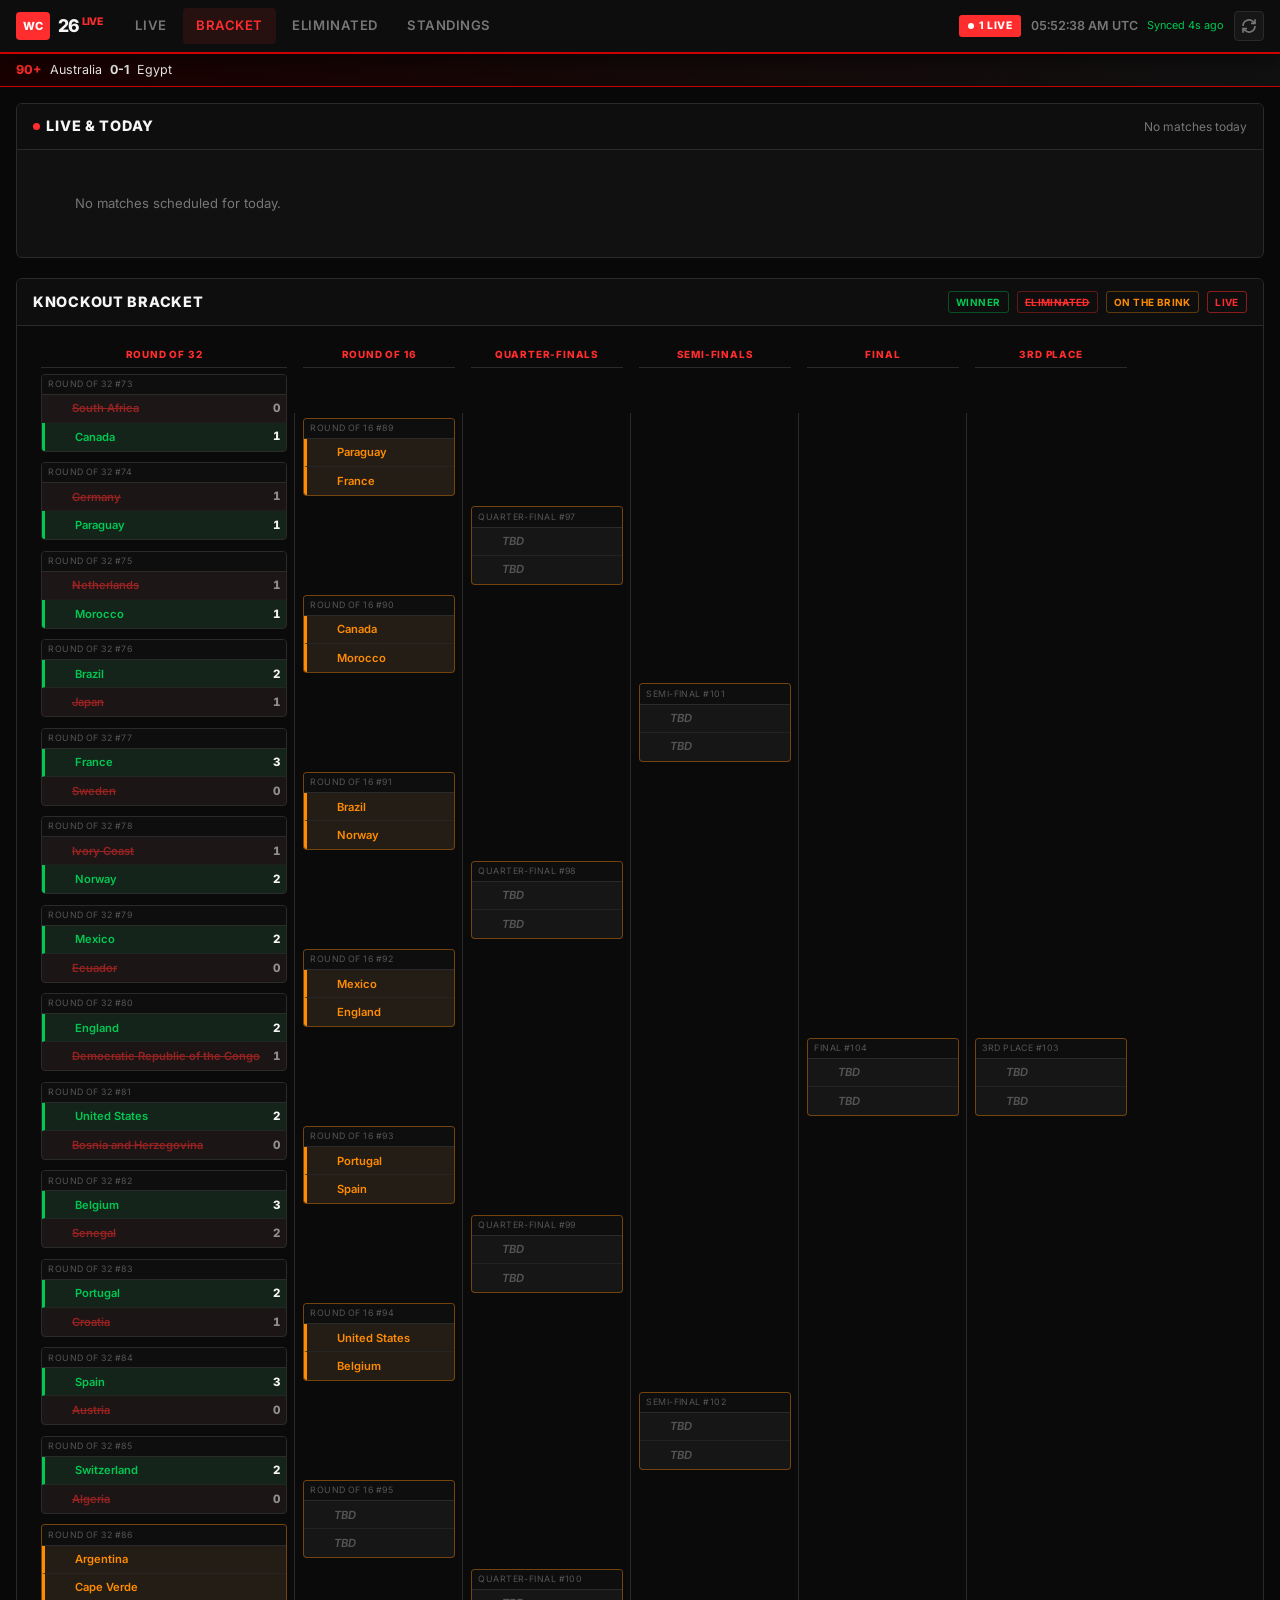
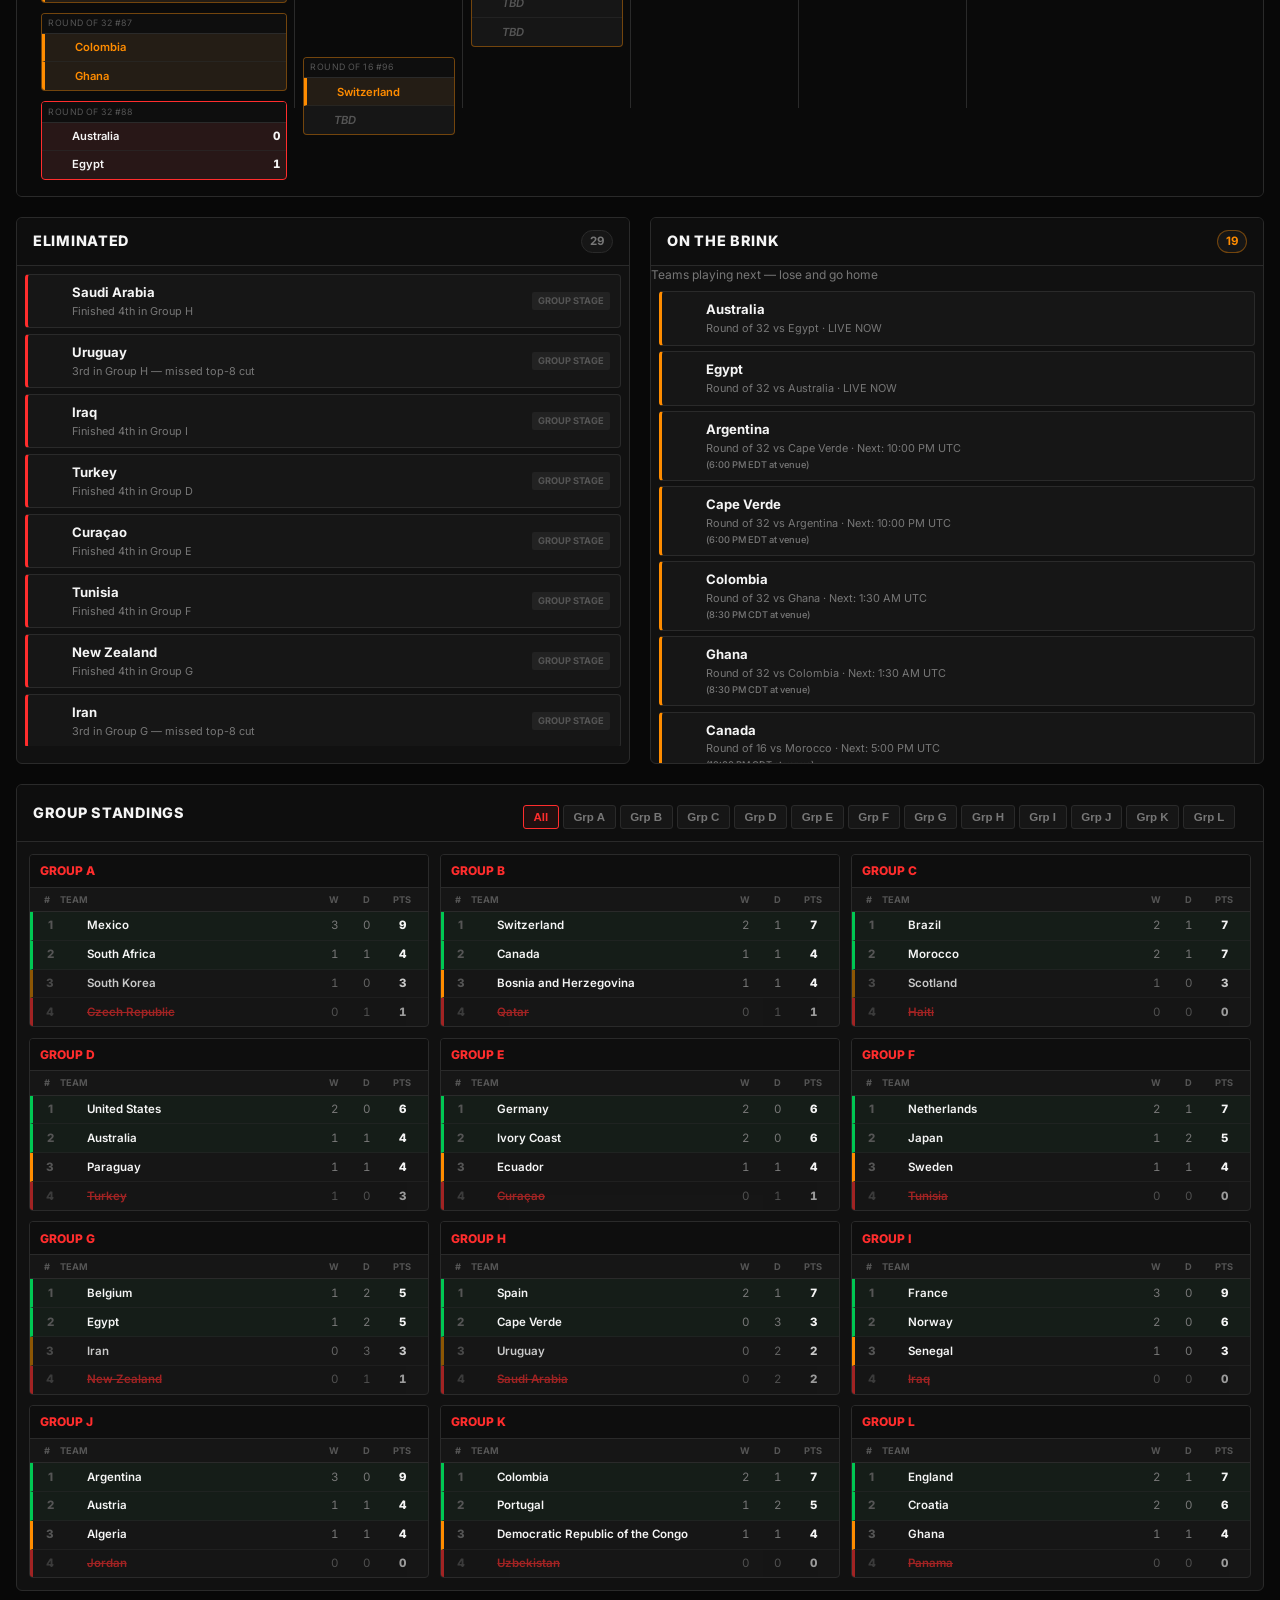
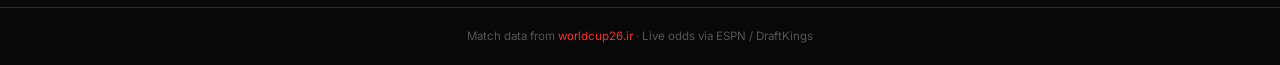
==== docs/index.html @ 141bc4b1 "Add live betting odds from ESPN/DraftKings Parse moneyline, spread, and totals from ESPN scoreboard " ====
<!DOCTYPE html>
<html lang="en">
<head>
  <meta charset="UTF-8">
  <meta name="viewport" content="width=device-width, initial-scale=1.0">
  <meta name="description" content="FIFA World Cup 2026 live scores, bracket, and elimination tracker.">
  <title>WC26 Live | World Cup 2026</title>
  <link rel="preconnect" href="https://fonts.googleapis.com">
  <link rel="preconnect" href="https://fonts.gstatic.com" crossorigin>
  <link href="https://fonts.googleapis.com/css2?family=Inter:wght@400;500;600;700;800&amp;display=swap" rel="stylesheet">
  <link rel="stylesheet" href="styles.css">
</head>
<body>
  <header class="topbar">
    <div class="topbar-inner">
      <a href="#" class="logo">
        <span class="logo-icon">WC</span>
        <span class="logo-text">26<span class="logo-live">LIVE</span></span>
      </a>
      <nav class="topnav" aria-label="Main">
        <a href="#live" class="topnav-link active" data-section="live">Live</a>
        <a href="#bracket" class="topnav-link" data-section="bracket">Bracket</a>
        <a href="#eliminated" class="topnav-link" data-section="eliminated">Eliminated</a>
        <a href="#standings" class="topnav-link" data-section="standings">Standings</a>
      </nav>
      <div class="topbar-right">
        <span class="live-pill" id="live-indicator" hidden>
          <span class="pulse"></span>
          <span id="live-count-label">0 LIVE</span>
        </span>
        <span class="top-clock" id="live-clock">--:--:--</span>
        <span class="sync-tag" id="sync-status">Syncing</span>
        <button class="icon-btn" id="refresh-btn" title="Refresh" aria-label="Refresh">
          <svg width="16" height="16" viewBox="0 0 24 24" fill="none" stroke="currentColor" stroke-width="2.5"><path d="M21 2v6h-6"/><path d="M3 12a9 9 0 0 1 15-6.7L21 8"/><path d="M3 22v-6h6"/><path d="M21 12a9 9 0 0 1-15 6.7L3 16"/></svg>
        </button>
      </div>
    </div>
  </header>

  <div class="ticker" id="live-banner" hidden>
    <div class="ticker-inner" id="live-banner-matches"></div>
  </div>

  <main class="page">
    <section class="block" id="live">
      <div class="block-head">
        <h2 class="block-title"><span class="dot-live"></span> Live &amp; Today</h2>
        <p class="block-sub" id="today-meta">Loading...</p>
      </div>
      <div class="card-grid" id="today-timeline">
        <div class="loading" id="today-loading"><div class="spinner"></div><p>Loading matches...</p></div>
      </div>
    </section>

    <section class="block" id="bracket">
      <div class="block-head">
        <h2 class="block-title">Knockout Bracket</h2>
        <div class="legend-row">
          <span class="leg winner-leg">Winner</span>
          <span class="leg elim-leg">Eliminated</span>
          <span class="leg risk-leg">On the brink</span>
          <span class="leg live-leg">Live</span>
        </div>
      </div>
      <div class="bracket-wrap">
        <div class="bracket" id="bracket-board">
          <div class="loading"><div class="spinner"></div></div>
        </div>
      </div>
    </section>

    <div class="split-row">
      <section class="block block-half" id="eliminated">
        <div class="block-head">
          <h2 class="block-title">Eliminated</h2>
          <span class="count-badge" id="elim-count">0</span>
        </div>
        <div class="elim-list" id="elim-list"></div>
      </section>

      <section class="block block-half" id="at-risk">
        <div class="block-head">
          <h2 class="block-title">On the Brink</h2>
          <span class="count-badge risk" id="risk-count">0</span>
        </div>
        <p class="block-sub">Teams playing next — lose and go home</p>
        <div class="risk-list" id="risk-list"></div>
      </section>
    </div>

    <section class="block" id="standings">
      <div class="block-head">
        <h2 class="block-title">Group Standings</h2>
        <div class="group-tabs" id="group-tabs" role="tablist"></div>
      </div>
      <div id="standings-layout">
        <div class="loading" id="standings-loading"><div class="spinner"></div></div>
      </div>
    </section>
  </main>

  <footer class="foot">
    <p>Match data from <a href="https://worldcup26.ir" target="_blank" rel="noopener">worldcup26.ir</a> · Live odds via ESPN / DraftKings</p>
  </footer>

  <script src="app.js"></script>
</body>
</html>
---- docs/styles.css ----
*, *::before, *::after { box-sizing: border-box; margin: 0; padding: 0; }

:root {
  --bg: #080808;
  --surface: #111111;
  --card: #161616;
  --card2: #1a1a1a;
  --hover: #222222;
  --border: #2a2a2a;
  --border2: #333333;
  --text: #f5f5f5;
  --muted: #777777;
  --dim: #555555;
  --red: #ff2d2d;
  --red-dark: #cc0000;
  --red-glow: rgba(255, 45, 45, 0.35);
  --orange: #ff8c00;
  --green: #00c853;
  --font: 'Inter', system-ui, sans-serif;
  --top-h: 52px;
}

html { scroll-behavior: smooth; scroll-padding-top: calc(var(--top-h) + 12px); }

body {
  font-family: var(--font);
  background: var(--bg);
  color: var(--text);
  min-height: 100vh;
  line-height: 1.45;
  font-size: 14px;
}

a { color: var(--red); text-decoration: none; }
a:hover { text-decoration: underline; }

/* ── Top bar (StreamEast style) ── */
.topbar {
  position: sticky;
  top: 0;
  z-index: 300;
  background: #0d0d0d;
  border-bottom: 2px solid var(--red-dark);
  box-shadow: 0 4px 24px rgba(0,0,0,0.6);
}

.topbar-inner {
  max-width: 1440px;
  margin: 0 auto;
  padding: 0 1rem;
  height: var(--top-h);
  display: flex;
  align-items: center;
  gap: 1.25rem;
}

.logo {
  display: flex;
  align-items: center;
  gap: 0.5rem;
  text-decoration: none;
  flex-shrink: 0;
}

.logo-icon {
  background: var(--red);
  color: #fff;
  font-weight: 800;
  font-size: 0.7rem;
  padding: 0.35rem 0.45rem;
  border-radius: 4px;
  letter-spacing: -0.03em;
}

.logo-text {
  font-weight: 800;
  font-size: 1.1rem;
  color: var(--text);
  letter-spacing: -0.04em;
}

.logo-live {
  color: var(--red);
  font-size: 0.65rem;
  margin-left: 0.15rem;
  vertical-align: super;
}

.topnav {
  display: flex;
  gap: 0.15rem;
  flex: 1;
  overflow-x: auto;
}

.topnav-link {
  color: var(--muted);
  font-weight: 600;
  font-size: 0.82rem;
  text-transform: uppercase;
  letter-spacing: 0.04em;
  padding: 0.5rem 0.85rem;
  border-radius: 4px;
  text-decoration: none;
  white-space: nowrap;
  transition: color 0.15s, background 0.15s;
}

.topnav-link:hover { color: var(--text); background: var(--hover); }
.topnav-link.active { color: var(--red); background: rgba(255,45,45,0.1); }

.topbar-right {
  display: flex;
  align-items: center;
  gap: 0.6rem;
  flex-shrink: 0;
}

.live-pill {
  display: flex;
  align-items: center;
  gap: 0.3rem;
  background: var(--red);
  color: #fff;
  font-size: 0.65rem;
  font-weight: 800;
  padding: 0.2rem 0.55rem;
  border-radius: 3px;
  letter-spacing: 0.06em;
  animation: liveGlow 2s ease-in-out infinite;
}

@keyframes liveGlow {
  0%, 100% { box-shadow: 0 0 0 0 var(--red-glow); }
  50% { box-shadow: 0 0 12px 2px var(--red-glow); }
}

.pulse {
  width: 6px; height: 6px;
  background: #fff;
  border-radius: 50%;
  animation: pulse 1s infinite;
}

@keyframes pulse {
  0%, 100% { opacity: 1; }
  50% { opacity: 0.4; }
}

.top-clock {
  font-size: 0.78rem;
  font-weight: 600;
  font-variant-numeric: tabular-nums;
  color: var(--muted);
}

.sync-tag { font-size: 0.68rem; color: var(--dim); }
.sync-tag.fresh { color: var(--green); }
.sync-tag.error { color: var(--red); }

.icon-btn {
  background: var(--card);
  border: 1px solid var(--border);
  color: var(--muted);
  width: 30px; height: 30px;
  border-radius: 4px;
  cursor: pointer;
  display: flex;
  align-items: center;
  justify-content: center;
}
.icon-btn:hover { color: var(--red); border-color: var(--red); }
.icon-btn.spinning svg { animation: spin 0.7s linear infinite; }
@keyframes spin { to { transform: rotate(360deg); } }

/* ── Ticker ── */
.ticker {
  background: linear-gradient(90deg, #1a0000, #111);
  border-bottom: 1px solid var(--red-dark);
  overflow-x: auto;
}

.ticker-inner {
  max-width: 1440px;
  margin: 0 auto;
  padding: 0.45rem 1rem;
  display: flex;
  gap: 1.5rem;
  white-space: nowrap;
  font-size: 0.78rem;
}

.ticker-item { display: flex; align-items: center; gap: 0.5rem; }
.ticker-item .min { color: var(--red); font-weight: 800; }
.ticker-item .sc { font-weight: 700; }

/* ── Page layout ── */
.page {
  max-width: 1440px;
  margin: 0 auto;
  padding: 1rem;
  display: flex;
  flex-direction: column;
  gap: 1.25rem;
}

.block {
  background: var(--surface);
  border: 1px solid var(--border);
  border-radius: 6px;
  overflow: hidden;
}

.block-head {
  padding: 0.75rem 1rem;
  border-bottom: 1px solid var(--border);
  display: flex;
  align-items: center;
  justify-content: space-between;
  flex-wrap: wrap;
  gap: 0.5rem;
  background: #0e0e0e;
}

.block-title {
  font-size: 0.9rem;
  font-weight: 800;
  text-transform: uppercase;
  letter-spacing: 0.05em;
  display: flex;
  align-items: center;
  gap: 0.4rem;
}

.dot-live {
  width: 7px; height: 7px;
  background: var(--red);
  border-radius: 50%;
  animation: pulse 1s infinite;
}

.block-sub { font-size: 0.75rem; color: var(--muted); }

.split-row {
  display: grid;
  grid-template-columns: 1fr 1fr;
  gap: 1.25rem;
}

.count-badge {
  background: var(--card);
  border: 1px solid var(--border);
  font-size: 0.72rem;
  font-weight: 700;
  padding: 0.15rem 0.5rem;
  border-radius: 99px;
  color: var(--muted);
}
.count-badge.risk { border-color: rgba(255,140,0,0.4); color: var(--orange); }

.legend-row { display: flex; gap: 0.5rem; flex-wrap: wrap; }
.leg {
  font-size: 0.62rem;
  font-weight: 700;
  text-transform: uppercase;
  letter-spacing: 0.04em;
  padding: 0.15rem 0.45rem;
  border-radius: 3px;
  border: 1px solid;
}
.winner-leg { color: var(--green); border-color: rgba(0,200,83,0.35); }
.elim-leg { color: var(--red); border-color: rgba(255,45,45,0.35); text-decoration: line-through; }
.risk-leg { color: var(--orange); border-color: rgba(255,140,0,0.35); }
.live-leg { color: var(--red); border-color: rgba(255,45,45,0.5); }

/* ── StreamEast match cards ── */
.card-grid {
  display: grid;
  grid-template-columns: repeat(auto-fill, minmax(280px, 1fr));
  gap: 0.65rem;
  padding: 0.75rem;
}

.se-card {
  background: var(--card);
  border: 1px solid var(--border);
  border-radius: 5px;
  overflow: hidden;
  transition: border-color 0.15s, transform 0.1s;
}

.se-card:hover { border-color: var(--border2); transform: translateY(-1px); }
.se-card.live { border-color: var(--red); box-shadow: 0 0 16px rgba(255,45,45,0.15); }
.se-card.live .se-card-bar { background: var(--red); }

.se-card-bar { height: 3px; background: var(--border2); }
.se-card.upcoming .se-card-bar { background: var(--orange); }
.se-card.finished .se-card-bar { background: var(--dim); }

.se-card-top {
  display: flex;
  align-items: center;
  gap: 0.5rem;
  padding: 0.45rem 0.65rem 0;
  font-size: 0.68rem;
}

.se-league {
  color: var(--muted);
  font-weight: 600;
  text-transform: uppercase;
  letter-spacing: 0.04em;
  flex: 1;
}

.se-live-tag {
  background: var(--red);
  color: #fff;
  font-weight: 800;
  font-size: 0.58rem;
  padding: 0.1rem 0.35rem;
  border-radius: 2px;
  letter-spacing: 0.08em;
}

.se-kick {
  color: var(--dim);
  font-variant-numeric: tabular-nums;
  text-align: right;
  line-height: 1.3;
}

.se-kick-venue {
  display: block;
  font-size: 0.58rem;
  color: var(--muted);
  font-weight: 500;
  margin-top: 0.1rem;
}

.se-body {
  display: grid;
  grid-template-columns: 1fr auto 1fr;
  align-items: center;
  padding: 0.65rem;
  gap: 0.35rem;
}

.se-side {
  display: flex;
  flex-direction: column;
  align-items: center;
  gap: 0.3rem;
  text-align: center;
}

.se-side img, .se-side .ph-flag {
  width: 36px; height: 26px;
  object-fit: cover;
  border-radius: 3px;
  background: var(--hover);
}

.ph-flag { display: block; }

.se-team {
  font-weight: 600;
  font-size: 0.8rem;
  line-height: 1.2;
  max-width: 110px;
}

.se-score {
  font-size: 1.5rem;
  font-weight: 800;
  font-variant-numeric: tabular-nums;
  color: var(--text);
  min-height: 1.5rem;
}

.se-mid {
  display: flex;
  flex-direction: column;
  align-items: center;
  gap: 0.15rem;
}

.se-vs {
  font-size: 0.7rem;
  font-weight: 700;
  color: var(--dim);
}

.se-pens {
  font-size: 0.58rem;
  color: var(--muted);
  text-align: center;
}

.se-foot {
  padding: 0.35rem 0.65rem 0.5rem;
  font-size: 0.68rem;
  font-weight: 600;
  color: var(--muted);
  border-top: 1px solid var(--border);
  text-align: center;
  font-variant-numeric: tabular-nums;
}

.se-foot.live-text { color: var(--red); }

.se-ft-tag {
  background: var(--dim);
  color: #fff;
  font-weight: 800;
  font-size: 0.58rem;
  padding: 0.1rem 0.35rem;
  border-radius: 2px;
  letter-spacing: 0.08em;
}

.se-card.live .se-score {
  color: var(--red);
  text-shadow: 0 0 12px var(--red-glow);
}

.se-tracker {
  padding: 0.5rem 0.65rem 0;
}

.se-track-top {
  display: flex;
  align-items: center;
  justify-content: space-between;
  margin-bottom: 0.35rem;
}

.se-period {
  font-size: 0.62rem;
  font-weight: 700;
  text-transform: uppercase;
  letter-spacing: 0.06em;
  color: var(--orange);
}

.se-match-clock {
  font-size: 0.85rem;
  font-weight: 800;
  color: var(--red);
  font-variant-numeric: tabular-nums;
  animation: pulse-text 2s ease-in-out infinite;
}

@keyframes pulse-text {
  0%, 100% { opacity: 1; }
  50% { opacity: 0.7; }
}

.se-progress {
  position: relative;
  height: 4px;
  background: var(--border);
  border-radius: 99px;
  overflow: hidden;
}

.se-progress-fill {
  height: 100%;
  background: linear-gradient(90deg, var(--red-dark), var(--red));
  border-radius: 99px;
  transition: width 1s linear;
}

.se-progress-ht {
  position: absolute;
  left: 50%;
  top: -2px;
  width: 2px;
  height: 8px;
  background: var(--muted);
  transform: translateX(-50%);
  opacity: 0.6;
}

.goal-events {
  border-top: 1px solid var(--border);
  padding: 0.5rem 0.65rem 0.35rem;
}

.goal-event.goal-event-new {
  animation: goal-pop 0.45s ease-out;
}

@keyframes goal-pop {
  from { transform: translateX(-4px); opacity: 0.4; }
  to { transform: translateX(0); opacity: 1; }
}

.goal-events-head {
  display: flex;
  align-items: center;
  justify-content: space-between;
  font-size: 0.62rem;
  font-weight: 700;
  text-transform: uppercase;
  letter-spacing: 0.06em;
  color: var(--muted);
  margin-bottom: 0.4rem;
}

.goal-count {
  background: var(--card2);
  border: 1px solid var(--border);
  padding: 0.05rem 0.35rem;
  border-radius: 99px;
  font-size: 0.58rem;
}

.goal-event {
  display: grid;
  grid-template-columns: 2rem 1fr auto;
  gap: 0.45rem;
  align-items: start;
  padding: 0.35rem 0;
  border-bottom: 1px solid rgba(255, 255, 255, 0.04);
}

.goal-event:last-child { border-bottom: none; }

.ge-min {
  font-size: 0.72rem;
  font-weight: 800;
  color: var(--red);
  font-variant-numeric: tabular-nums;
  padding-top: 0.1rem;
}

.ge-body {
  display: flex;
  flex-direction: column;
  gap: 0.1rem;
  min-width: 0;
}

.ge-scorer {
  font-size: 0.78rem;
  font-weight: 700;
  color: var(--text);
}

.ge-detail {
  font-size: 0.64rem;
  color: var(--muted);
  line-height: 1.35;
}

.ge-detail strong {
  color: var(--orange);
  font-weight: 700;
}

.ge-assist {
  font-size: 0.6rem;
  color: var(--dim);
}

.ge-badge {
  font-size: 0.52rem;
  font-weight: 800;
  letter-spacing: 0.05em;
  padding: 0.12rem 0.3rem;
  border-radius: 2px;
  background: var(--card2);
  border: 1px solid var(--border);
  color: var(--muted);
  margin-top: 0.1rem;
}

.ge-badge.penalty { color: var(--orange); border-color: rgba(255, 140, 0, 0.35); }
.ge-badge.header { color: #7eb8ff; border-color: rgba(126, 184, 255, 0.3); }
.ge-badge.own_goal { color: var(--dim); }

.goal-event.home .ge-scorer { color: #ffb4b4; }
.goal-event.away .ge-scorer { color: #ffd49a; }

.se-card.live .goal-events {
  background: rgba(255, 45, 45, 0.04);
}

/* ── Betting odds ── */
.match-odds {
  border-top: 1px solid var(--border);
  padding: 0.5rem 0.65rem 0.4rem;
  background: rgba(255, 255, 255, 0.02);
}

.match-odds.live-odds {
  background: rgba(0, 200, 83, 0.04);
  border-top-color: rgba(0, 200, 83, 0.2);
}

.odds-head {
  display: flex;
  align-items: center;
  justify-content: space-between;
  margin-bottom: 0.4rem;
  font-size: 0.62rem;
  font-weight: 700;
  text-transform: uppercase;
  letter-spacing: 0.06em;
  color: var(--muted);
}

.odds-provider {
  font-size: 0.58rem;
  font-weight: 600;
  color: var(--dim);
  text-transform: none;
  letter-spacing: 0;
}

.odds-grid {
  display: flex;
  flex-direction: column;
  gap: 0.35rem;
}

.odds-row {
  display: grid;
  grid-template-columns: 4.5rem 1fr;
  gap: 0.4rem;
  align-items: center;
}

.odds-label {
  font-size: 0.6rem;
  font-weight: 700;
  color: var(--dim);
  text-transform: uppercase;
  letter-spacing: 0.04em;
}

.odds-chips {
  display: flex;
  flex-wrap: wrap;
  gap: 0.3rem;
}

.odds-chip {
  font-size: 0.68rem;
  font-weight: 700;
  font-variant-numeric: tabular-nums;
  padding: 0.15rem 0.4rem;
  border-radius: 3px;
  background: var(--card2);
  border: 1px solid var(--border);
  color: var(--text);
}

.odds-chip em {
  font-style: normal;
  font-size: 0.58rem;
  font-weight: 800;
  color: var(--muted);
  margin-right: 0.2rem;
}

.odds-chip.home em { color: #ffb4b4; }
.odds-chip.away em { color: #ffd49a; }
.odds-chip.draw em { color: #9ecfff; }
.odds-chip.over em, .odds-chip.under em { color: var(--orange); }
.odds-chip.empty { opacity: 0.45; }

.odds-summary {
  margin-top: 0.35rem;
  font-size: 0.6rem;
  color: var(--dim);
  font-style: italic;
}

.b-odds {
  padding: 0.25rem 0.5rem 0.35rem;
  font-size: 0.58rem;
  font-weight: 700;
  font-variant-numeric: tabular-nums;
  color: var(--green);
  text-align: center;
  border-top: 1px solid rgba(255, 255, 255, 0.04);
  letter-spacing: 0.02em;
}

/* ── Bracket ── */
.bracket-wrap {
  overflow-x: auto;
  padding: 1rem;
  background: #0a0a0a;
}

.bracket {
  display: flex;
  gap: 0;
  min-width: max-content;
}

.bracket-round {
  display: flex;
  flex-direction: column;
  justify-content: space-around;
  min-width: 168px;
  padding: 0 0.5rem;
  position: relative;
}

.bracket-round:not(:last-child)::after {
  content: '';
  position: absolute;
  right: 0;
  top: 5%;
  bottom: 5%;
  width: 1px;
  background: var(--border);
}

.round-label {
  text-align: center;
  font-size: 0.62rem;
  font-weight: 800;
  text-transform: uppercase;
  letter-spacing: 0.08em;
  color: var(--red);
  padding: 0.35rem 0;
  margin-bottom: 0.35rem;
  border-bottom: 1px solid var(--border);
}

.round-matches {
  display: flex;
  flex-direction: column;
  justify-content: space-around;
  flex: 1;
  gap: 0.65rem;
}

.b-match {
  background: var(--card);
  border: 1px solid var(--border);
  border-radius: 4px;
  overflow: hidden;
  font-size: 0.72rem;
  min-width: 152px;
}

.b-match.live { border-color: var(--red); animation: bracketPulse 2s infinite; }
.b-match.upcoming { border-color: rgba(255,140,0,0.4); }

@keyframes bracketPulse {
  0%, 100% { box-shadow: none; }
  50% { box-shadow: 0 0 10px rgba(255,45,45,0.25); }
}

.b-match-id {
  font-size: 0.55rem;
  color: var(--dim);
  padding: 0.2rem 0.4rem;
  background: #0e0e0e;
  border-bottom: 1px solid var(--border);
  text-transform: uppercase;
  letter-spacing: 0.05em;
}

.b-team {
  display: flex;
  align-items: center;
  gap: 0.35rem;
  padding: 0.3rem 0.4rem;
  border-bottom: 1px solid rgba(42,42,42,0.6);
  min-height: 28px;
}

.b-team:last-child { border-bottom: none; }

.b-team img, .b-team .ph-flag {
  width: 18px; height: 13px;
  object-fit: cover;
  border-radius: 1px;
  flex-shrink: 0;
}

.b-name {
  flex: 1;
  font-weight: 600;
  white-space: nowrap;
  overflow: hidden;
  text-overflow: ellipsis;
  font-size: 0.7rem;
}

.b-score {
  font-weight: 800;
  font-variant-numeric: tabular-nums;
  min-width: 14px;
  text-align: right;
}

.b-team.winner {
  background: rgba(0,200,83,0.08);
  border-left: 3px solid var(--green);
}

.b-team.winner .b-name { color: var(--green); }

.b-team.eliminated {
  background: rgba(255,45,45,0.06);
  opacity: 0.55;
}

.b-team.eliminated .b-name {
  text-decoration: line-through;
  color: var(--red);
}

.b-team.at-risk {
  background: rgba(255,140,0,0.06);
  border-left: 3px solid var(--orange);
}

.b-team.at-risk .b-name { color: var(--orange); }

.b-team.tbd .b-name { color: var(--dim); font-style: italic; }

.b-team.live-team { background: rgba(255,45,45,0.08); }

/* ── Elimination lists ── */
.elim-list, .risk-list {
  padding: 0.5rem;
  max-height: 480px;
  overflow-y: auto;
  display: flex;
  flex-direction: column;
  gap: 0.35rem;
}

.elim-item, .risk-item {
  display: flex;
  align-items: center;
  gap: 0.6rem;
  padding: 0.5rem 0.65rem;
  background: var(--card);
  border: 1px solid var(--border);
  border-radius: 4px;
  border-left: 3px solid var(--red);
}

.risk-item { border-left-color: var(--orange); }

.elim-item img, .risk-item img, .elim-item .ph-flag, .risk-item .ph-flag {
  width: 24px; height: 17px;
  border-radius: 2px;
  object-fit: cover;
  flex-shrink: 0;
}

.elim-info, .risk-info { flex: 1; min-width: 0; }

.elim-name, .risk-name {
  font-weight: 700;
  font-size: 0.82rem;
}

.elim-detail, .risk-detail {
  font-size: 0.68rem;
  color: var(--muted);
  margin-top: 0.1rem;
}

.elim-by {
  font-size: 0.68rem;
  color: var(--red);
  font-weight: 600;
}

.elim-by img {
  width: 14px; height: 10px;
  vertical-align: middle;
  margin-right: 0.2rem;
}

.elim-score {
  font-weight: 800;
  font-size: 0.85rem;
  font-variant-numeric: tabular-nums;
  color: var(--muted);
  flex-shrink: 0;
}

.elim-round {
  font-size: 0.58rem;
  font-weight: 700;
  text-transform: uppercase;
  color: var(--dim);
  background: var(--hover);
  padding: 0.15rem 0.35rem;
  border-radius: 2px;
  flex-shrink: 0;
}

.error-msg { color: #ffb4b4; }
.retry-btn {
  margin-left: 0.5rem;
  padding: 0.25rem 0.65rem;
  border: 1px solid var(--border2);
  border-radius: 6px;
  background: var(--card2);
  color: var(--text);
  cursor: pointer;
  font: inherit;
}
.retry-btn:hover { background: var(--hover); }

.empty-msg {
  padding: 2rem 1rem;
  text-align: center;
  color: var(--muted);
  font-size: 0.82rem;
}

/* ── Standings (compact) ── */
.group-tabs {
  display: flex;
  flex-wrap: wrap;
  gap: 0.25rem;
  padding: 0.5rem 0.75rem 0;
}

.group-tab {
  font-size: 0.72rem;
  font-weight: 700;
  padding: 0.3rem 0.6rem;
  border-radius: 3px;
  border: 1px solid var(--border);
  background: var(--card);
  color: var(--muted);
  cursor: pointer;
}
.group-tab:hover { color: var(--text); }
.group-tab.active { color: var(--red); border-color: var(--red); background: rgba(255,45,45,0.08); }

.standings-grid {
  display: grid;
  grid-template-columns: repeat(auto-fill, minmax(300px, 1fr));
  gap: 0.65rem;
  padding: 0.75rem;
}

.standings-grid.single { grid-template-columns: 1fr; max-width: 520px; }

.grp-card {
  background: var(--card);
  border: 1px solid var(--border);
  border-radius: 4px;
  overflow: hidden;
}

.grp-head {
  padding: 0.45rem 0.65rem;
  background: #0e0e0e;
  border-bottom: 1px solid var(--border);
  font-size: 0.75rem;
  font-weight: 800;
  text-transform: uppercase;
  color: var(--red);
}

.grp-row {
  display: grid;
  grid-template-columns: 18px 1fr 28px 28px 36px;
  align-items: center;
  gap: 0.25rem;
  padding: 0.35rem 0.5rem;
  font-size: 0.72rem;
  border-bottom: 1px solid rgba(42,42,42,0.5);
  border-left: 3px solid transparent;
}

.grp-row:last-child { border-bottom: none; }
.grp-row.zone-r32 { border-left-color: var(--green); background: rgba(0,200,83,0.04); }
.grp-row.zone-third-in { border-left-color: var(--orange); }
.grp-row.zone-third-out { border-left-color: #aa6600; opacity: 0.8; }
.grp-row.zone-elim { border-left-color: var(--red); opacity: 0.6; }
.grp-row.zone-elim .grp-name { text-decoration: line-through; color: var(--red); }

.grp-rank { font-weight: 800; color: var(--dim); text-align: center; }

.grp-team {
  display: flex;
  align-items: center;
  gap: 0.35rem;
  min-width: 0;
}

.grp-team img, .grp-team .ph-flag {
  width: 18px; height: 13px;
  border-radius: 1px;
  object-fit: cover;
}

.grp-name {
  font-weight: 600;
  white-space: nowrap;
  overflow: hidden;
  text-overflow: ellipsis;
}

.grp-stat { text-align: center; color: var(--muted); font-variant-numeric: tabular-nums; }
.grp-stat.pts { font-weight: 800; color: var(--text); }

.grp-header {
  display: grid;
  grid-template-columns: 18px 1fr 28px 28px 36px;
  gap: 0.25rem;
  padding: 0.3rem 0.5rem;
  font-size: 0.58rem;
  font-weight: 700;
  text-transform: uppercase;
  color: var(--dim);
  border-bottom: 1px solid var(--border);
}

.grp-header span:not(:nth-child(2)) { text-align: center; }

/* ── Loading / footer ── */
.loading {
  display: flex;
  flex-direction: column;
  align-items: center;
  gap: 0.75rem;
  padding: 2.5rem;
  color: var(--muted);
}

.spinner {
  width: 28px; height: 28px;
  border: 2px solid var(--border);
  border-top-color: var(--red);
  border-radius: 50%;
  animation: spin 0.8s linear infinite;
}

.foot {
  text-align: center;
  padding: 1.25rem;
  color: var(--dim);
  font-size: 0.72rem;
  border-top: 1px solid var(--border);
}

/* ── Responsive ── */
@media (max-width: 800px) {
  .split-row { grid-template-columns: 1fr; }
  .topnav { display: none; }
  .top-clock, .sync-tag { display: none; }
  .card-grid { grid-template-columns: 1fr; }
}
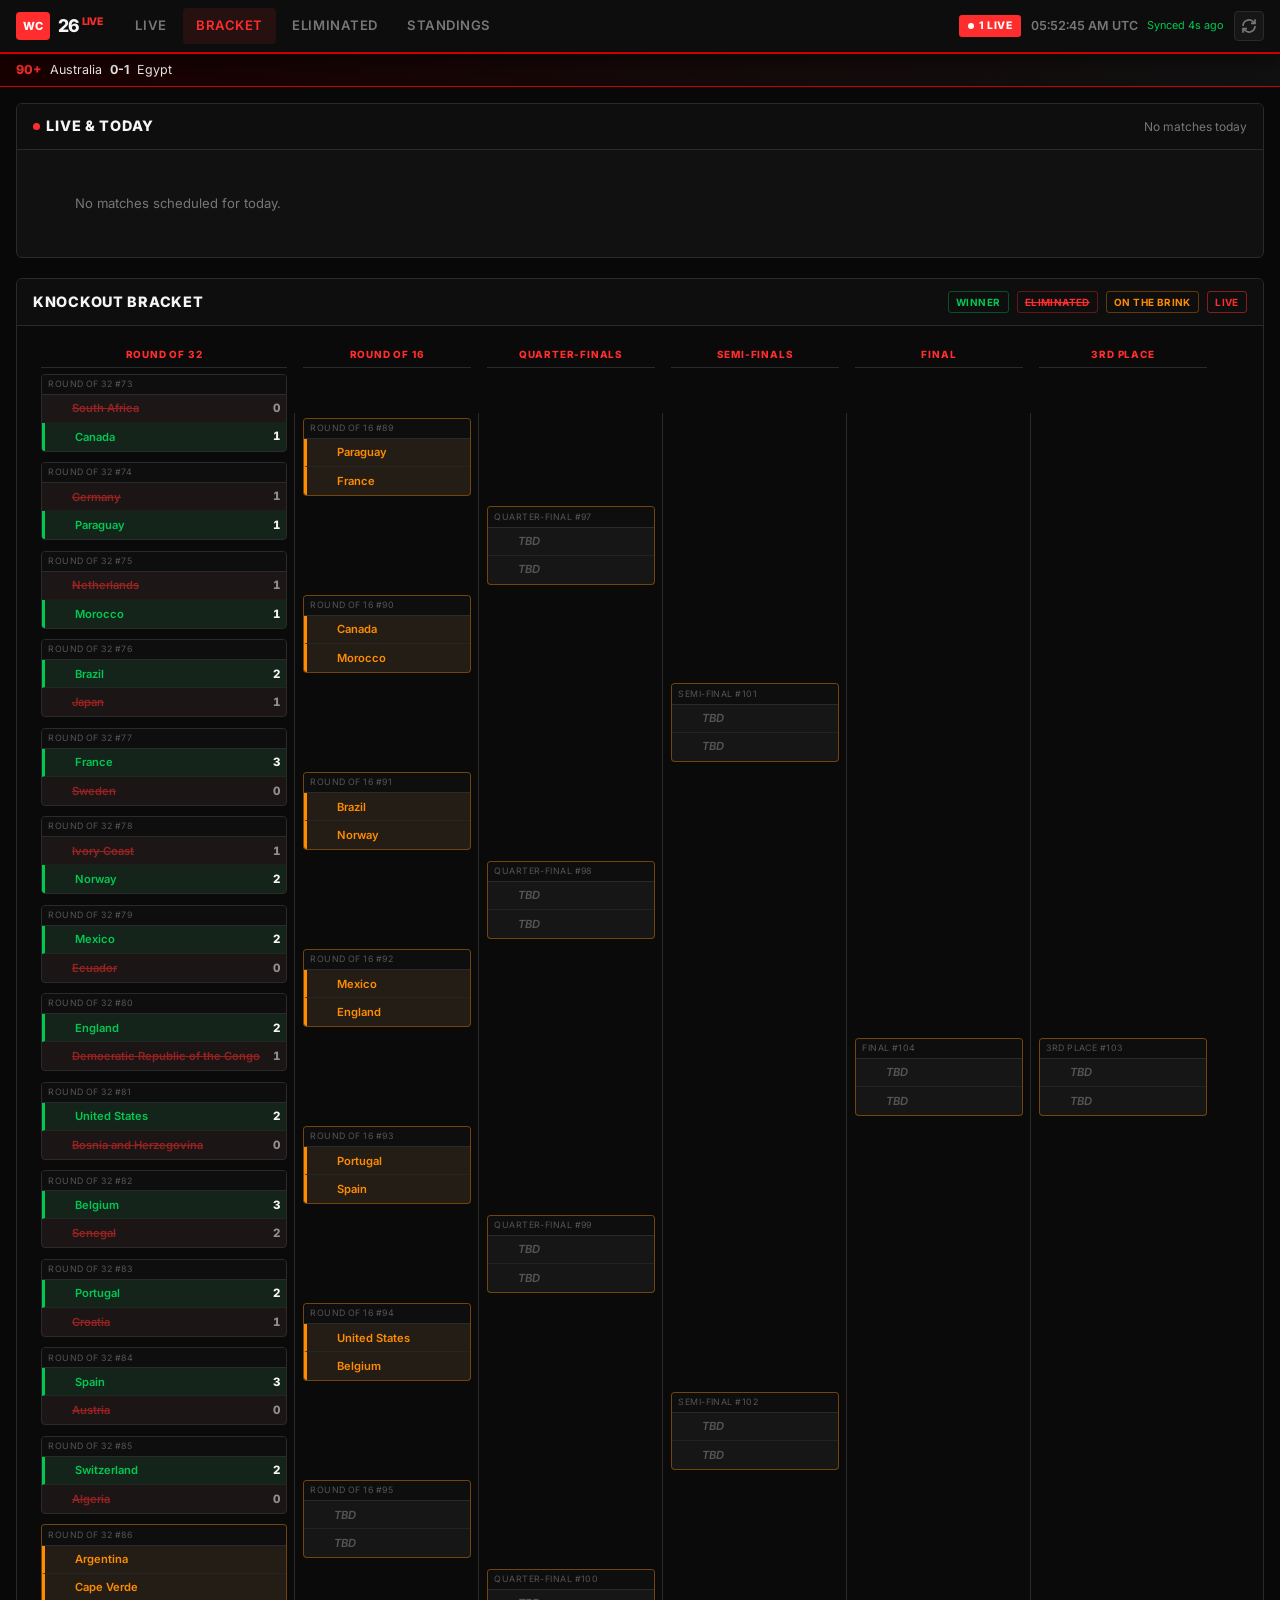
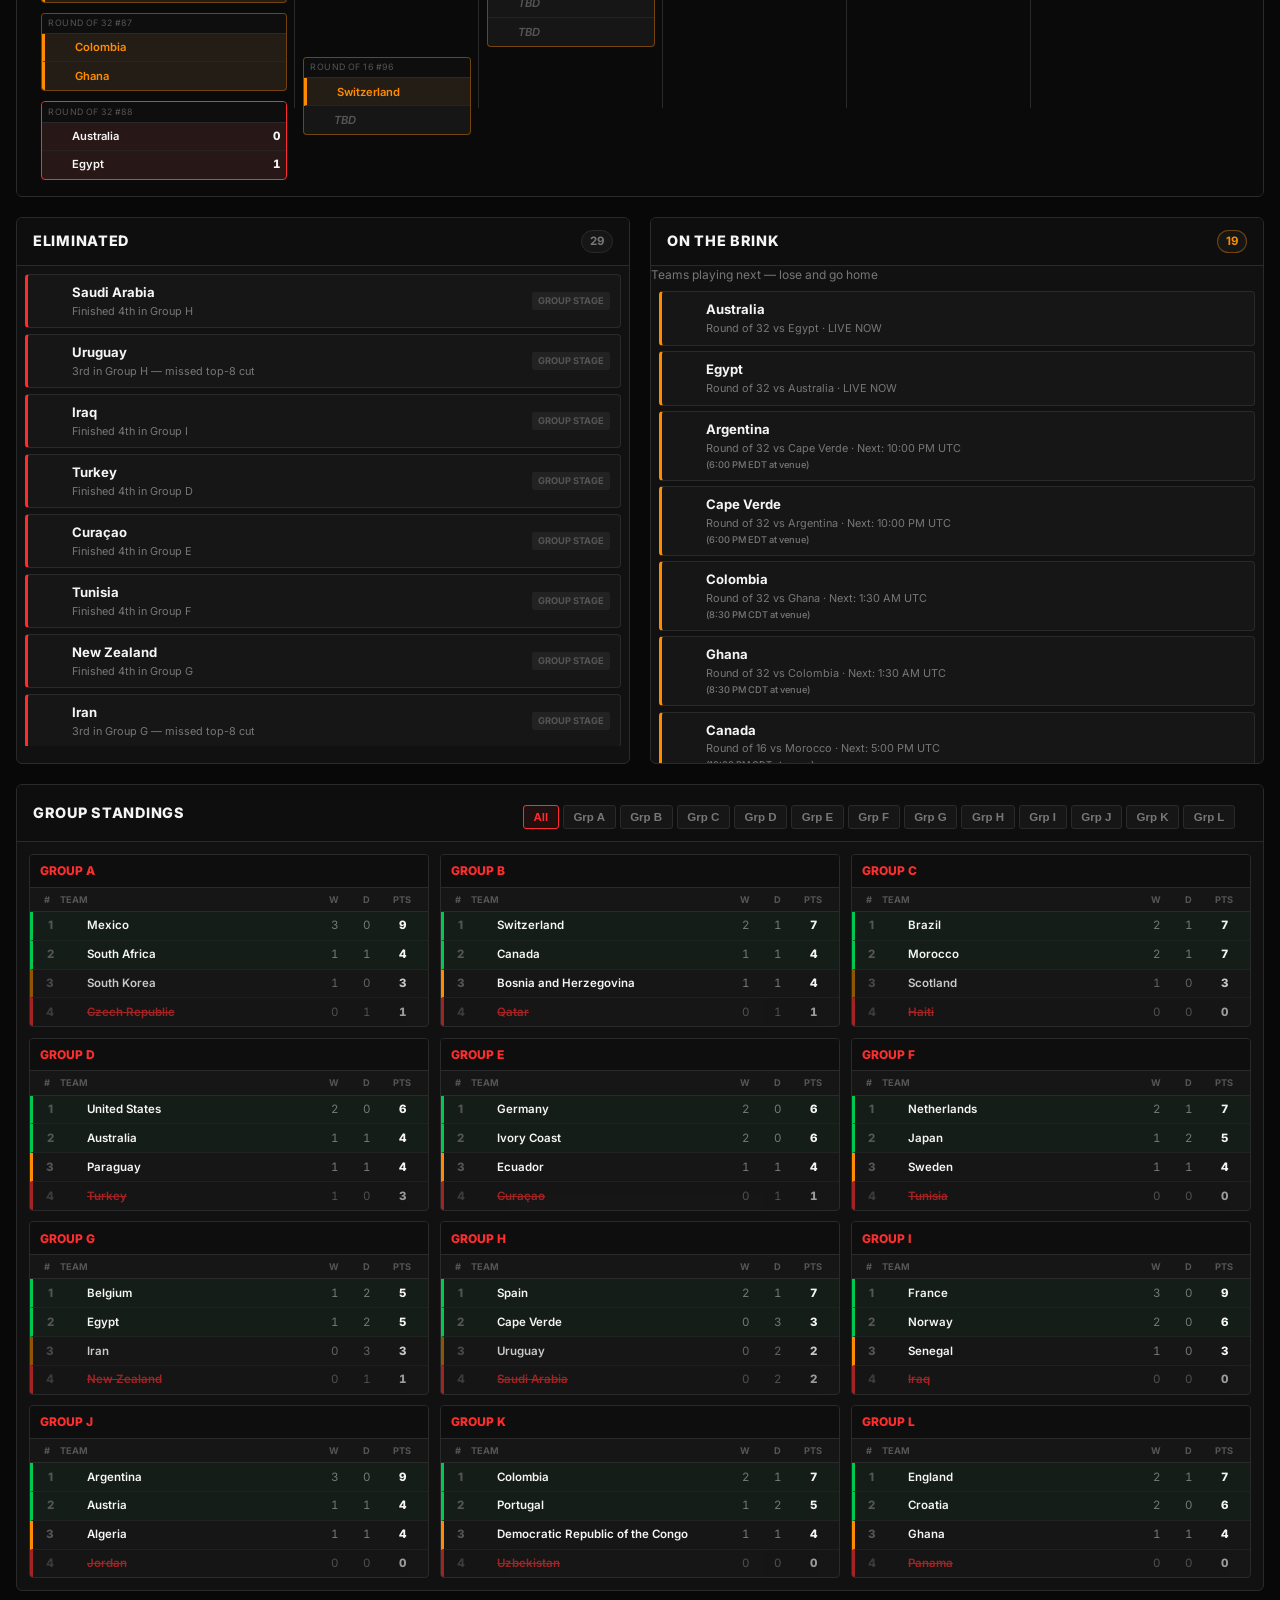
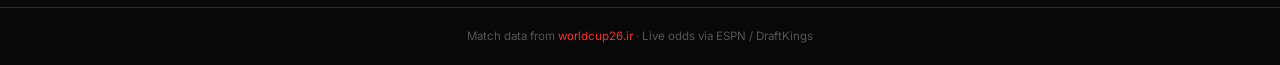
==== commit 5c59301a: "Trigger GitHub Pages rebuild" ====
--- a/docs/index.html
+++ b/docs/index.html
@@ -5,6 +5,7 @@
   <meta name="viewport" content="width=device-width, initial-scale=1.0">
   <meta name="description" content="FIFA World Cup 2026 live scores, bracket, and elimination tracker.">
   <title>WC26 Live | World Cup 2026</title>
+  <!-- pages-deploy -->
   <link rel="preconnect" href="https://fonts.googleapis.com">
   <link rel="preconnect" href="https://fonts.gstatic.com" crossorigin>
   <link href="https://fonts.googleapis.com/css2?family=Inter:wght@400;500;600;700;800&amp;display=swap" rel="stylesheet">
--- a/docs/styles.css
+++ b/docs/styles.css
@@ -370,12 +370,25 @@
   max-width: 110px;
 }
 
+.se-score-stack {
+  display: flex;
+  flex-direction: column;
+  align-items: center;
+  gap: 0.12rem;
+  min-height: 2.6rem;
+  justify-content: center;
+}
+
 .se-score {
   font-size: 1.5rem;
   font-weight: 800;
   font-variant-numeric: tabular-nums;
   color: var(--text);
-  min-height: 1.5rem;
+  line-height: 1;
+}
+
+.se-card.upcoming .se-score:empty {
+  display: none;
 }
 
 .se-mid {
@@ -587,106 +600,53 @@
   background: rgba(255, 45, 45, 0.04);
 }
 
-/* ── Betting odds ── */
-.match-odds {
-  border-top: 1px solid var(--border);
-  padding: 0.5rem 0.65rem 0.4rem;
-  background: rgba(255, 255, 255, 0.02);
-}
-
-.match-odds.live-odds {
-  background: rgba(0, 200, 83, 0.04);
-  border-top-color: rgba(0, 200, 83, 0.2);
-}
-
-.odds-head {
-  display: flex;
-  align-items: center;
-  justify-content: space-between;
-  margin-bottom: 0.4rem;
-  font-size: 0.62rem;
-  font-weight: 700;
-  text-transform: uppercase;
-  letter-spacing: 0.06em;
-  color: var(--muted);
-}
-
-.odds-provider {
-  font-size: 0.58rem;
-  font-weight: 600;
+/* ── UFC-style moneyline odds (under score) ── */
+.se-ml {
+  font-size: 1.05rem;
+  font-weight: 900;
+  font-variant-numeric: tabular-nums;
+  letter-spacing: -0.02em;
+  line-height: 1;
+  cursor: help;
+}
+
+.se-card.live .se-ml {
+  font-size: 0.78rem;
+}
+
+.se-ml.fav { color: #4ee6a0; }
+.se-ml.dog { color: #ffb84d; }
+
+.se-card.live .se-ml.live-line {
+  animation: odds-glow 2.5s ease-in-out infinite;
+}
+
+@keyframes odds-glow {
+  0%, 100% { opacity: 1; }
+  50% { opacity: 0.7; }
+}
+
+.se-draw-odds {
+  display: flex;
+  flex-direction: column;
+  align-items: center;
+  gap: 0.08rem;
+  margin-top: 0.15rem;
+}
+
+.se-draw-lbl {
+  font-size: 0.48rem;
+  font-weight: 800;
+  letter-spacing: 0.12em;
   color: var(--dim);
-  text-transform: none;
-  letter-spacing: 0;
-}
-
-.odds-grid {
-  display: flex;
-  flex-direction: column;
-  gap: 0.35rem;
-}
-
-.odds-row {
-  display: grid;
-  grid-template-columns: 4.5rem 1fr;
-  gap: 0.4rem;
-  align-items: center;
-}
-
-.odds-label {
-  font-size: 0.6rem;
-  font-weight: 700;
-  color: var(--dim);
-  text-transform: uppercase;
-  letter-spacing: 0.04em;
-}
-
-.odds-chips {
-  display: flex;
-  flex-wrap: wrap;
-  gap: 0.3rem;
-}
-
-.odds-chip {
-  font-size: 0.68rem;
-  font-weight: 700;
-  font-variant-numeric: tabular-nums;
-  padding: 0.15rem 0.4rem;
-  border-radius: 3px;
-  background: var(--card2);
-  border: 1px solid var(--border);
-  color: var(--text);
-}
-
-.odds-chip em {
-  font-style: normal;
-  font-size: 0.58rem;
-  font-weight: 800;
-  color: var(--muted);
-  margin-right: 0.2rem;
-}
-
-.odds-chip.home em { color: #ffb4b4; }
-.odds-chip.away em { color: #ffd49a; }
-.odds-chip.draw em { color: #9ecfff; }
-.odds-chip.over em, .odds-chip.under em { color: var(--orange); }
-.odds-chip.empty { opacity: 0.45; }
-
-.odds-summary {
-  margin-top: 0.35rem;
-  font-size: 0.6rem;
-  color: var(--dim);
-  font-style: italic;
-}
-
-.b-odds {
-  padding: 0.25rem 0.5rem 0.35rem;
-  font-size: 0.58rem;
-  font-weight: 700;
-  font-variant-numeric: tabular-nums;
-  color: var(--green);
-  text-align: center;
-  border-top: 1px solid rgba(255, 255, 255, 0.04);
-  letter-spacing: 0.02em;
+}
+
+.se-draw-odds .se-ml {
+  font-size: 0.72rem;
+}
+
+.se-card.upcoming .se-draw-odds .se-ml {
+  font-size: 0.85rem;
 }
 
 /* ── Bracket ── */
@@ -747,7 +707,7 @@
   border-radius: 4px;
   overflow: hidden;
   font-size: 0.72rem;
-  min-width: 152px;
+  min-width: 168px;
 }
 
 .b-match.live { border-color: var(--red); animation: bracketPulse 2s infinite; }
@@ -759,6 +719,10 @@
 }
 
 .b-match-id {
+  display: flex;
+  align-items: center;
+  justify-content: space-between;
+  gap: 0.35rem;
   font-size: 0.55rem;
   color: var(--dim);
   padding: 0.2rem 0.4rem;
@@ -768,6 +732,24 @@
   letter-spacing: 0.05em;
 }
 
+.b-draw-ml {
+  font-size: 0.5rem;
+  font-weight: 800;
+  font-variant-numeric: tabular-nums;
+  letter-spacing: 0.02em;
+  flex-shrink: 0;
+  cursor: help;
+  text-transform: none;
+}
+
+.b-draw-ml.fav { color: #4ee6a0; }
+.b-draw-ml.dog { color: #ffb84d; }
+
+.b-match.live .b-draw-ml.live-line,
+.b-match.live .b-ml.live-line {
+  animation: odds-glow 2.5s ease-in-out infinite;
+}
+
 .b-team {
   display: flex;
   align-items: center;
@@ -788,12 +770,25 @@
 
 .b-name {
   flex: 1;
+  min-width: 0;
   font-weight: 600;
   white-space: nowrap;
   overflow: hidden;
   text-overflow: ellipsis;
   font-size: 0.7rem;
 }
+
+.b-ml {
+  font-size: 0.62rem;
+  font-weight: 900;
+  font-variant-numeric: tabular-nums;
+  letter-spacing: -0.02em;
+  flex-shrink: 0;
+  cursor: help;
+}
+
+.b-ml.fav { color: #4ee6a0; }
+.b-ml.dog { color: #ffb84d; }
 
 .b-score {
   font-weight: 800;
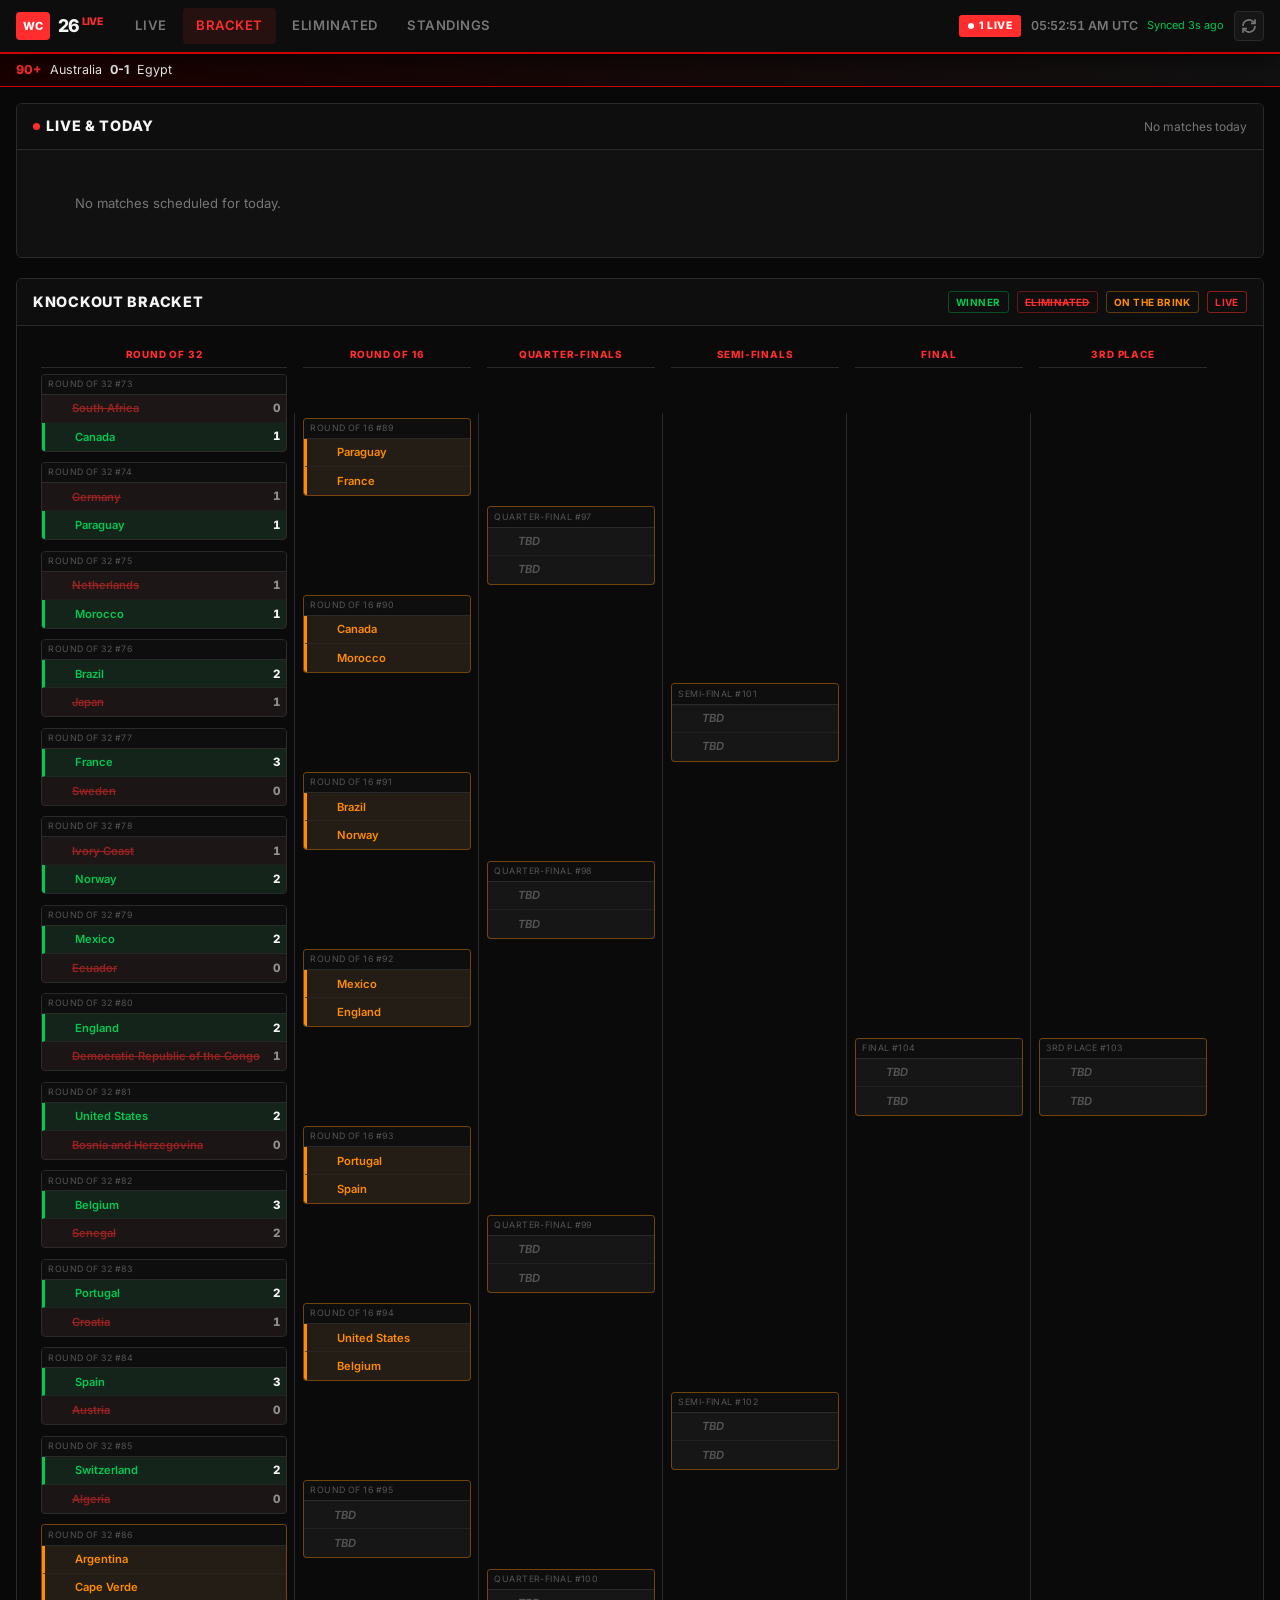
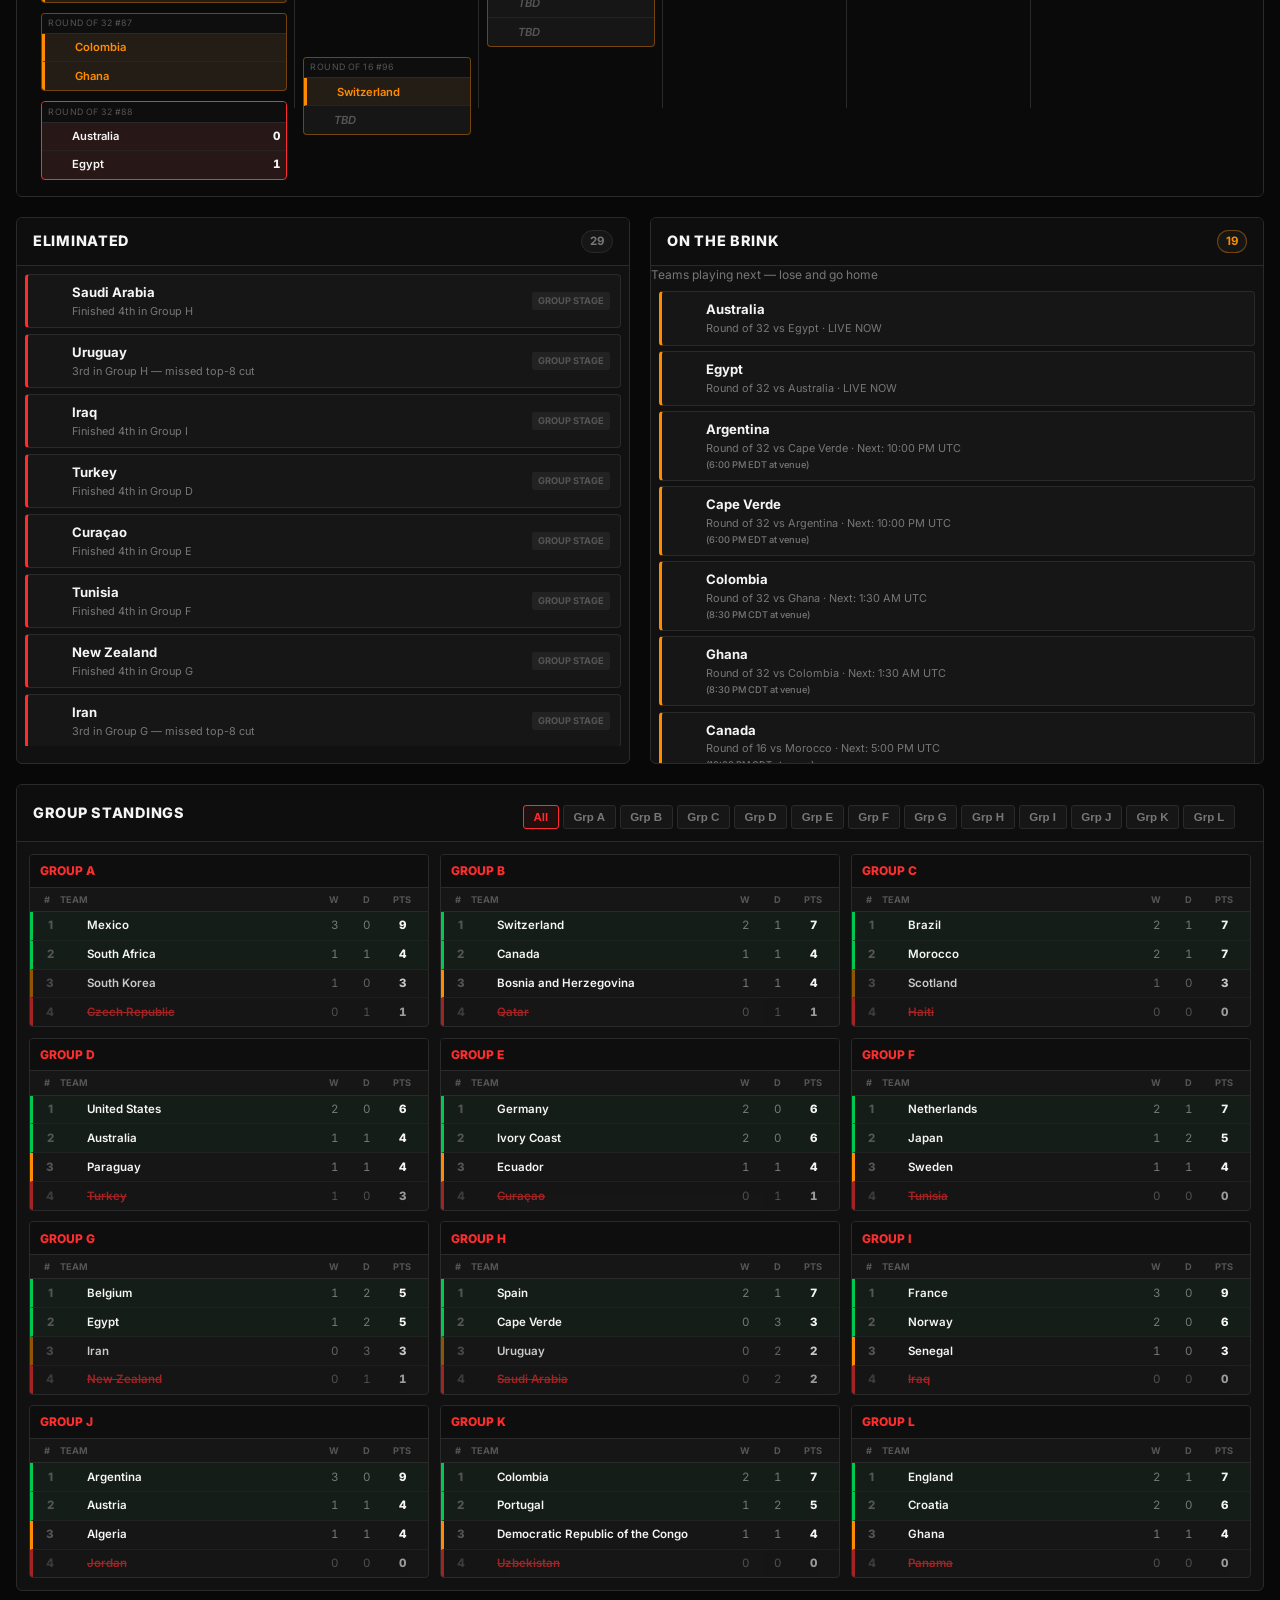
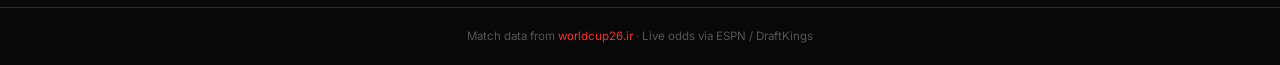
==== commit 73d1a201: "Sync match data and site assets [automated]" ====
--- a/docs/index.html
+++ b/docs/index.html
@@ -5,7 +5,6 @@
   <meta name="viewport" content="width=device-width, initial-scale=1.0">
   <meta name="description" content="FIFA World Cup 2026 live scores, bracket, and elimination tracker.">
   <title>WC26 Live | World Cup 2026</title>
-  <!-- pages-deploy -->
   <link rel="preconnect" href="https://fonts.googleapis.com">
   <link rel="preconnect" href="https://fonts.gstatic.com" crossorigin>
   <link href="https://fonts.googleapis.com/css2?family=Inter:wght@400;500;600;700;800&amp;display=swap" rel="stylesheet">
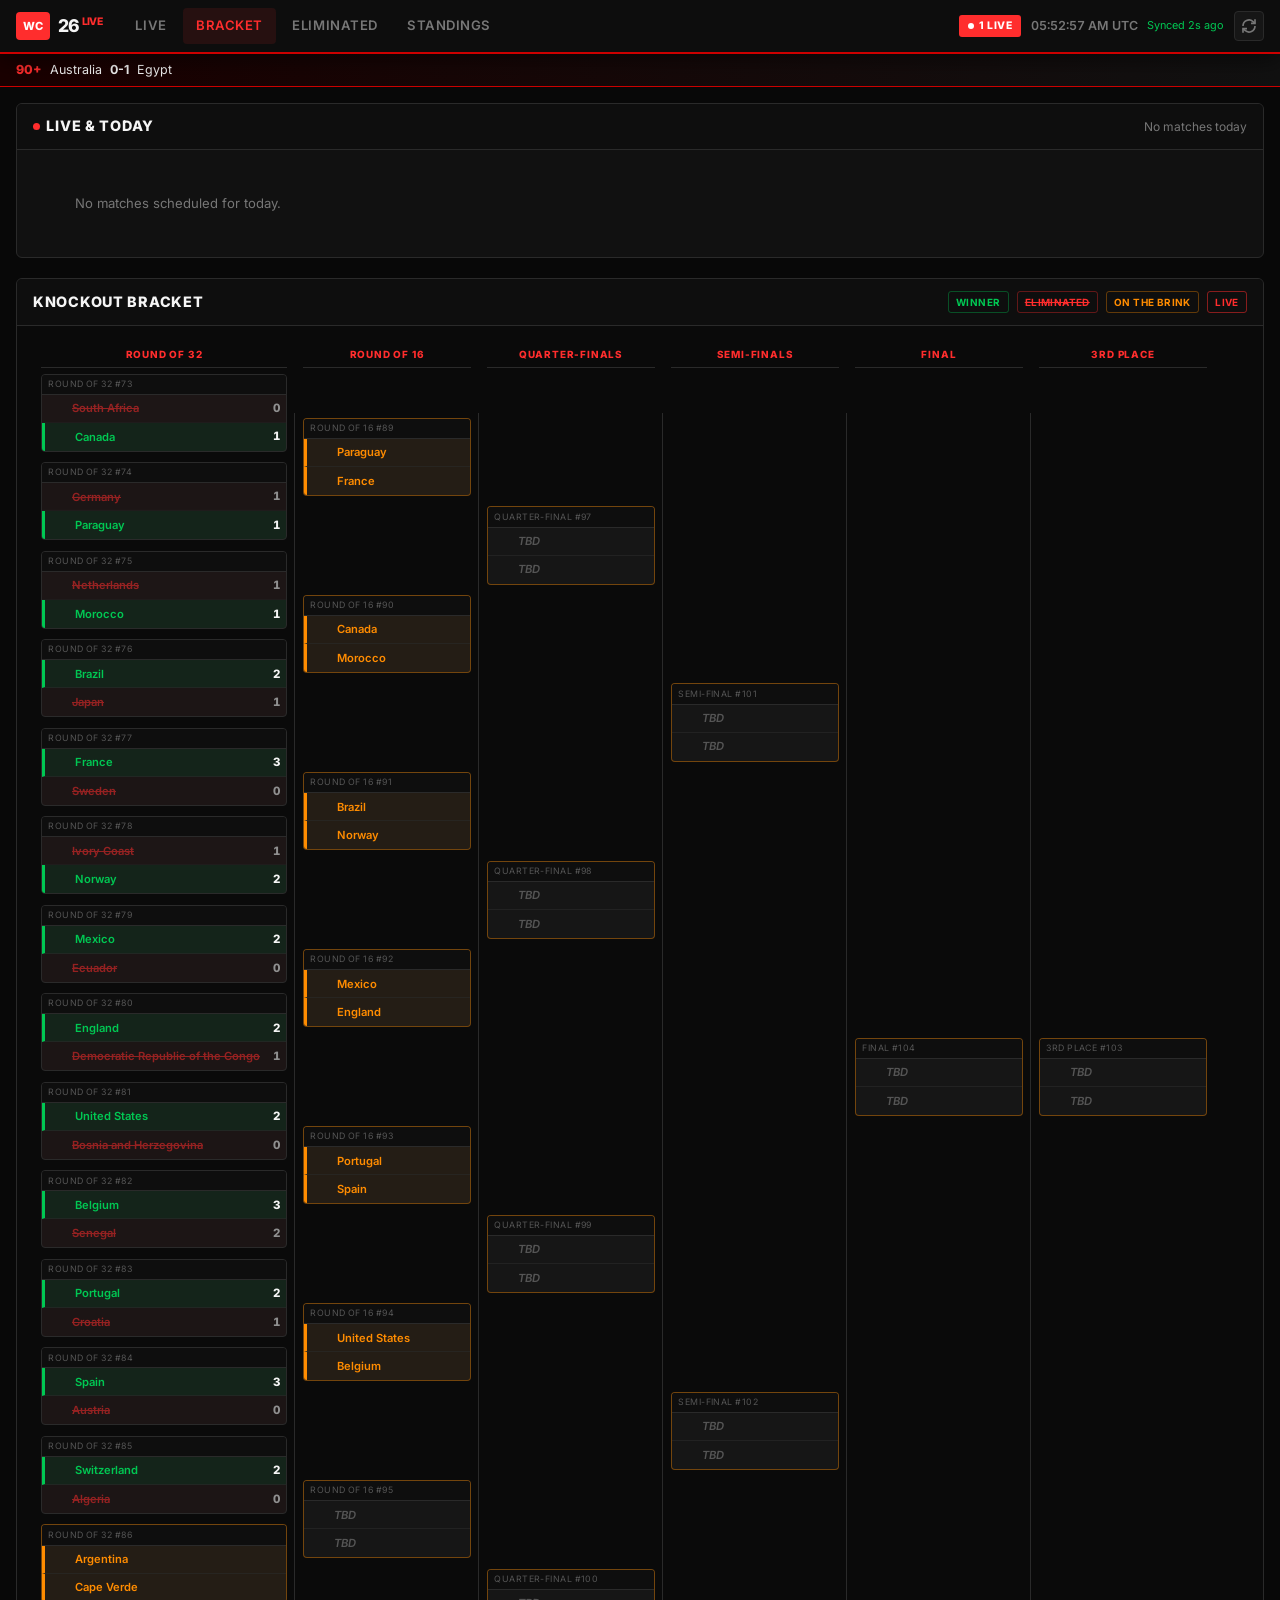
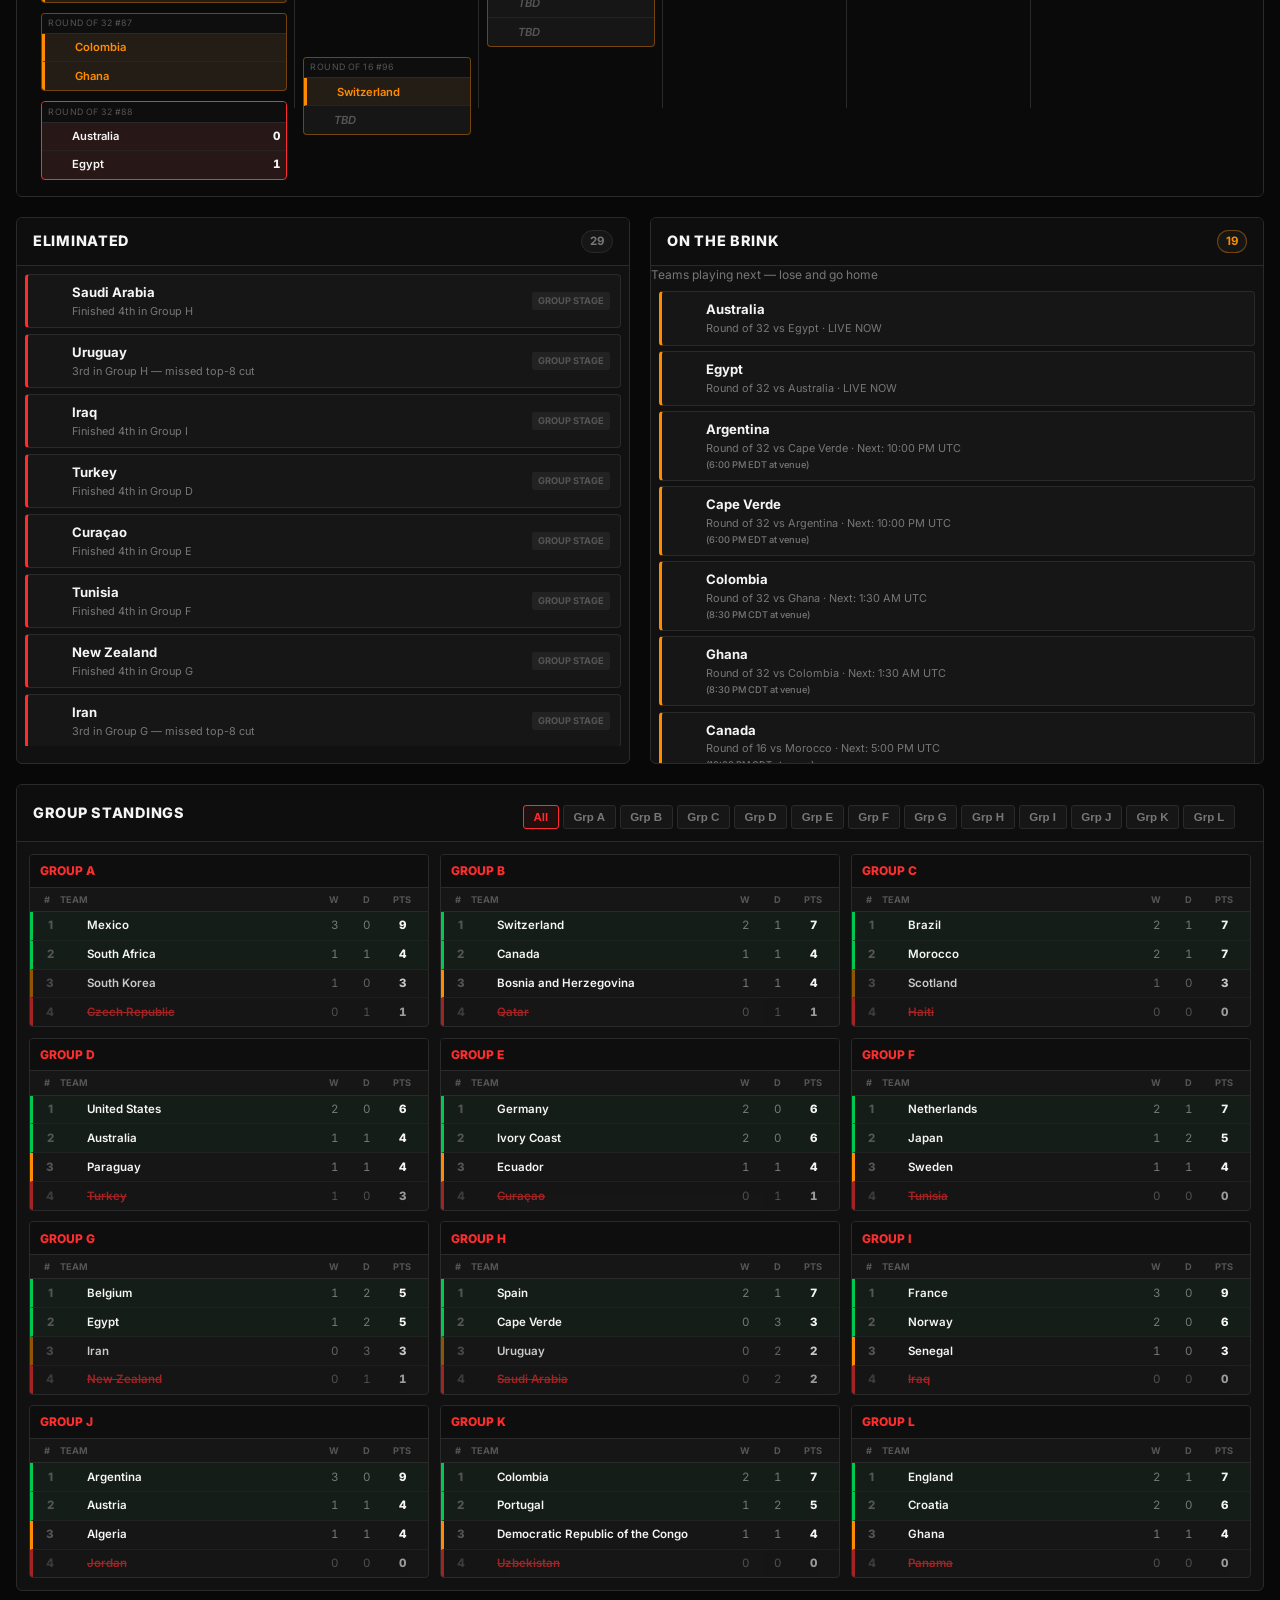
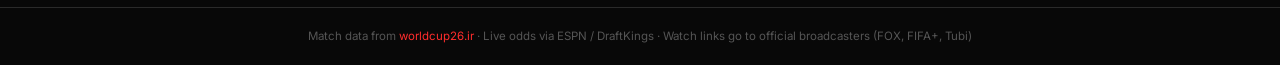
==== commit 3be9b582: "Add official Watch Live links per match (FOX, FIFA+, Tubi) Cannot embed/mirror copyrighted streams o" ====
--- a/docs/index.html
+++ b/docs/index.html
@@ -100,7 +100,7 @@
   </main>
 
   <footer class="foot">
-    <p>Match data from <a href="https://worldcup26.ir" target="_blank" rel="noopener">worldcup26.ir</a> · Live odds via ESPN / DraftKings</p>
+    <p>Match data from <a href="https://worldcup26.ir" target="_blank" rel="noopener">worldcup26.ir</a> · Live odds via ESPN / DraftKings · Watch links go to official broadcasters (FOX, FIFA+, Tubi)</p>
   </footer>
 
   <script src="app.js"></script>
--- a/docs/styles.css
+++ b/docs/styles.css
@@ -437,6 +437,89 @@
   text-shadow: 0 0 12px var(--red-glow);
 }
 
+/* ── Watch live (official broadcaster links) ── */
+.watch-bar {
+  padding: 0.45rem 0.65rem 0.5rem;
+  background: rgba(0, 0, 0, 0.25);
+  border-bottom: 1px solid var(--border);
+}
+
+.se-card.live .watch-bar {
+  background: rgba(255, 45, 45, 0.06);
+  border-bottom-color: rgba(255, 45, 45, 0.2);
+}
+
+.watch-bar-head {
+  display: flex;
+  align-items: baseline;
+  justify-content: space-between;
+  gap: 0.5rem;
+  margin-bottom: 0.35rem;
+}
+
+.watch-title {
+  font-size: 0.62rem;
+  font-weight: 800;
+  text-transform: uppercase;
+  letter-spacing: 0.06em;
+  color: var(--text);
+}
+
+.se-card.live .watch-title { color: var(--red); }
+
+.watch-note {
+  font-size: 0.5rem;
+  color: var(--dim);
+  text-align: right;
+}
+
+.watch-btns {
+  display: flex;
+  flex-wrap: wrap;
+  gap: 0.3rem;
+}
+
+.watch-btn {
+  font-size: 0.6rem;
+  font-weight: 700;
+  padding: 0.2rem 0.45rem;
+  border-radius: 3px;
+  border: 1px solid var(--border2);
+  background: var(--card2);
+  color: var(--text);
+  text-decoration: none;
+  transition: background 0.15s, border-color 0.15s;
+}
+
+.watch-btn:hover {
+  background: var(--hover);
+  border-color: var(--muted);
+  text-decoration: none;
+}
+
+.watch-btn.primary {
+  border-color: rgba(255, 45, 45, 0.45);
+  color: #ffb4b4;
+}
+
+.watch-btn.tracker {
+  border-color: rgba(126, 184, 255, 0.35);
+  color: #9ecfff;
+}
+
+.watch-btn.free {
+  border-color: rgba(0, 200, 83, 0.35);
+  color: #4ee6a0;
+}
+
+.free-tag {
+  font-size: 0.48rem;
+  font-weight: 900;
+  letter-spacing: 0.06em;
+  margin-left: 0.15rem;
+  opacity: 0.85;
+}
+
 .se-tracker {
   padding: 0.5rem 0.65rem 0;
 }
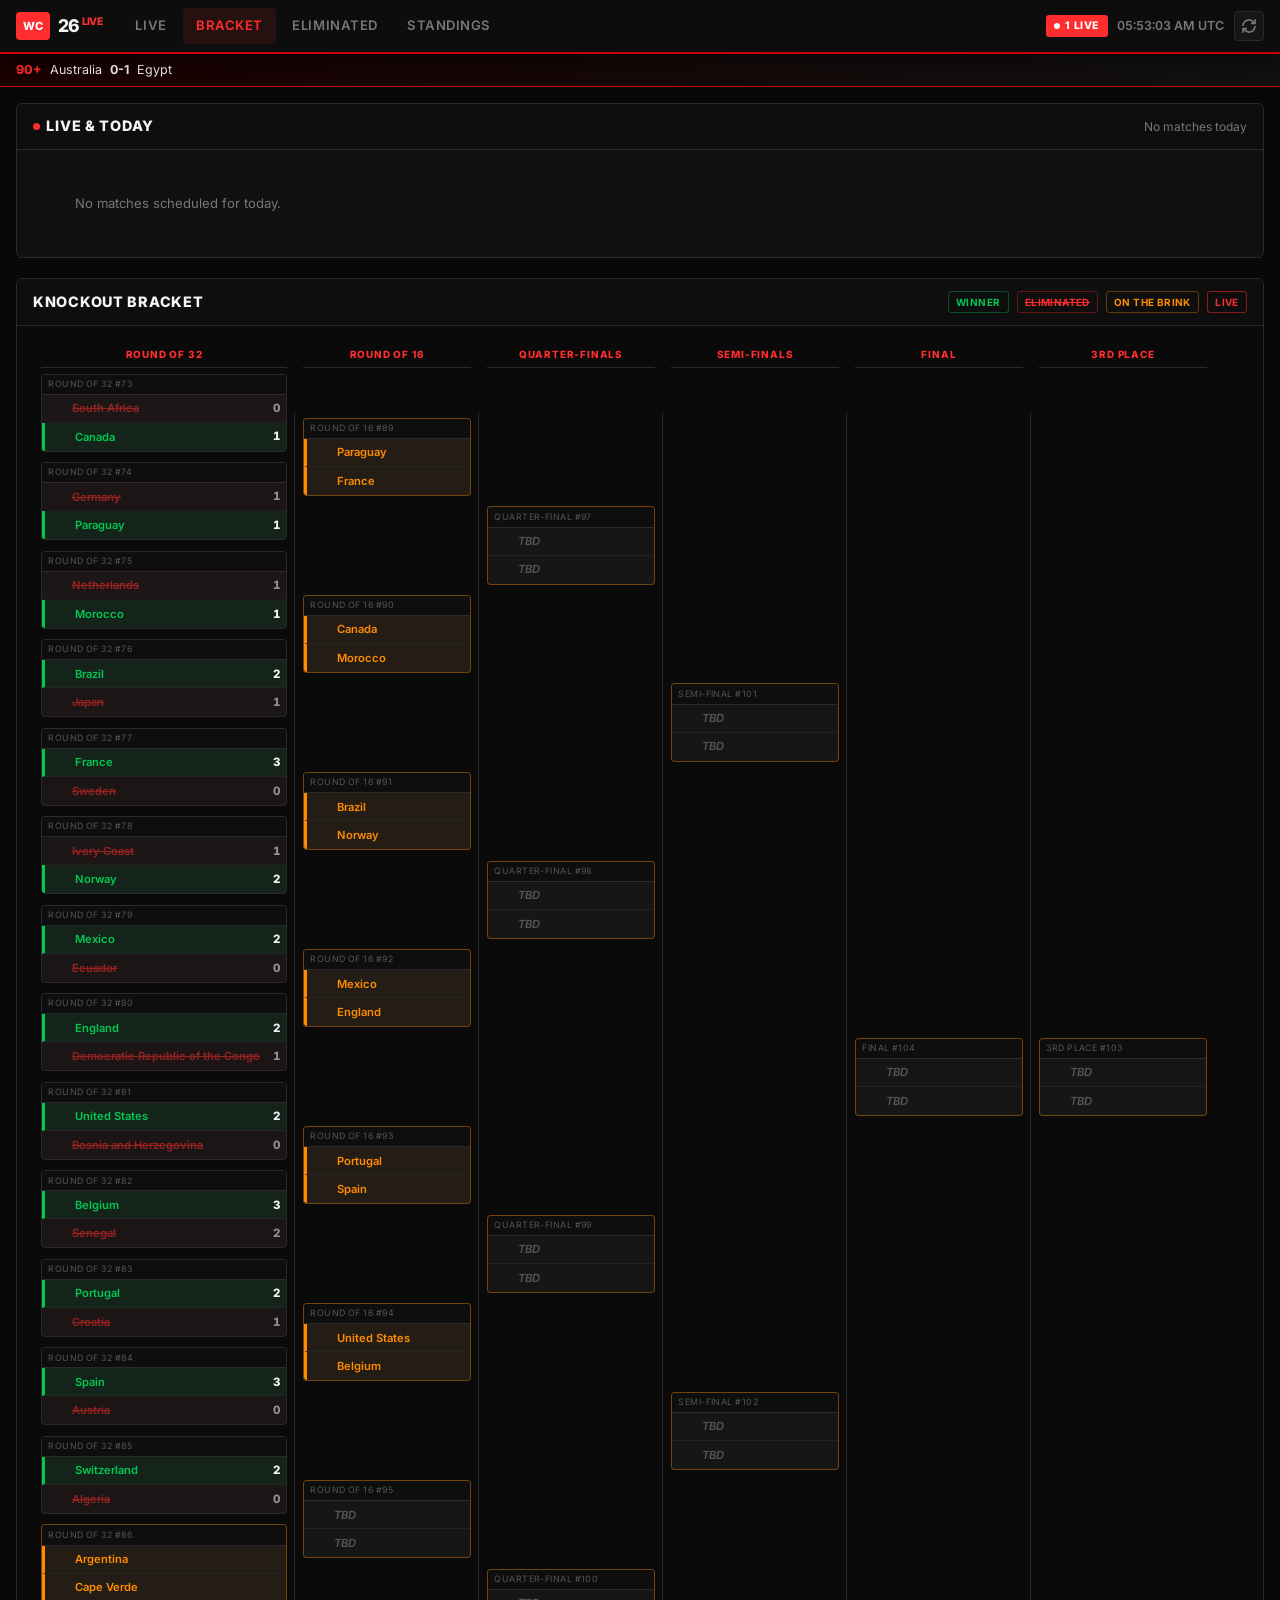
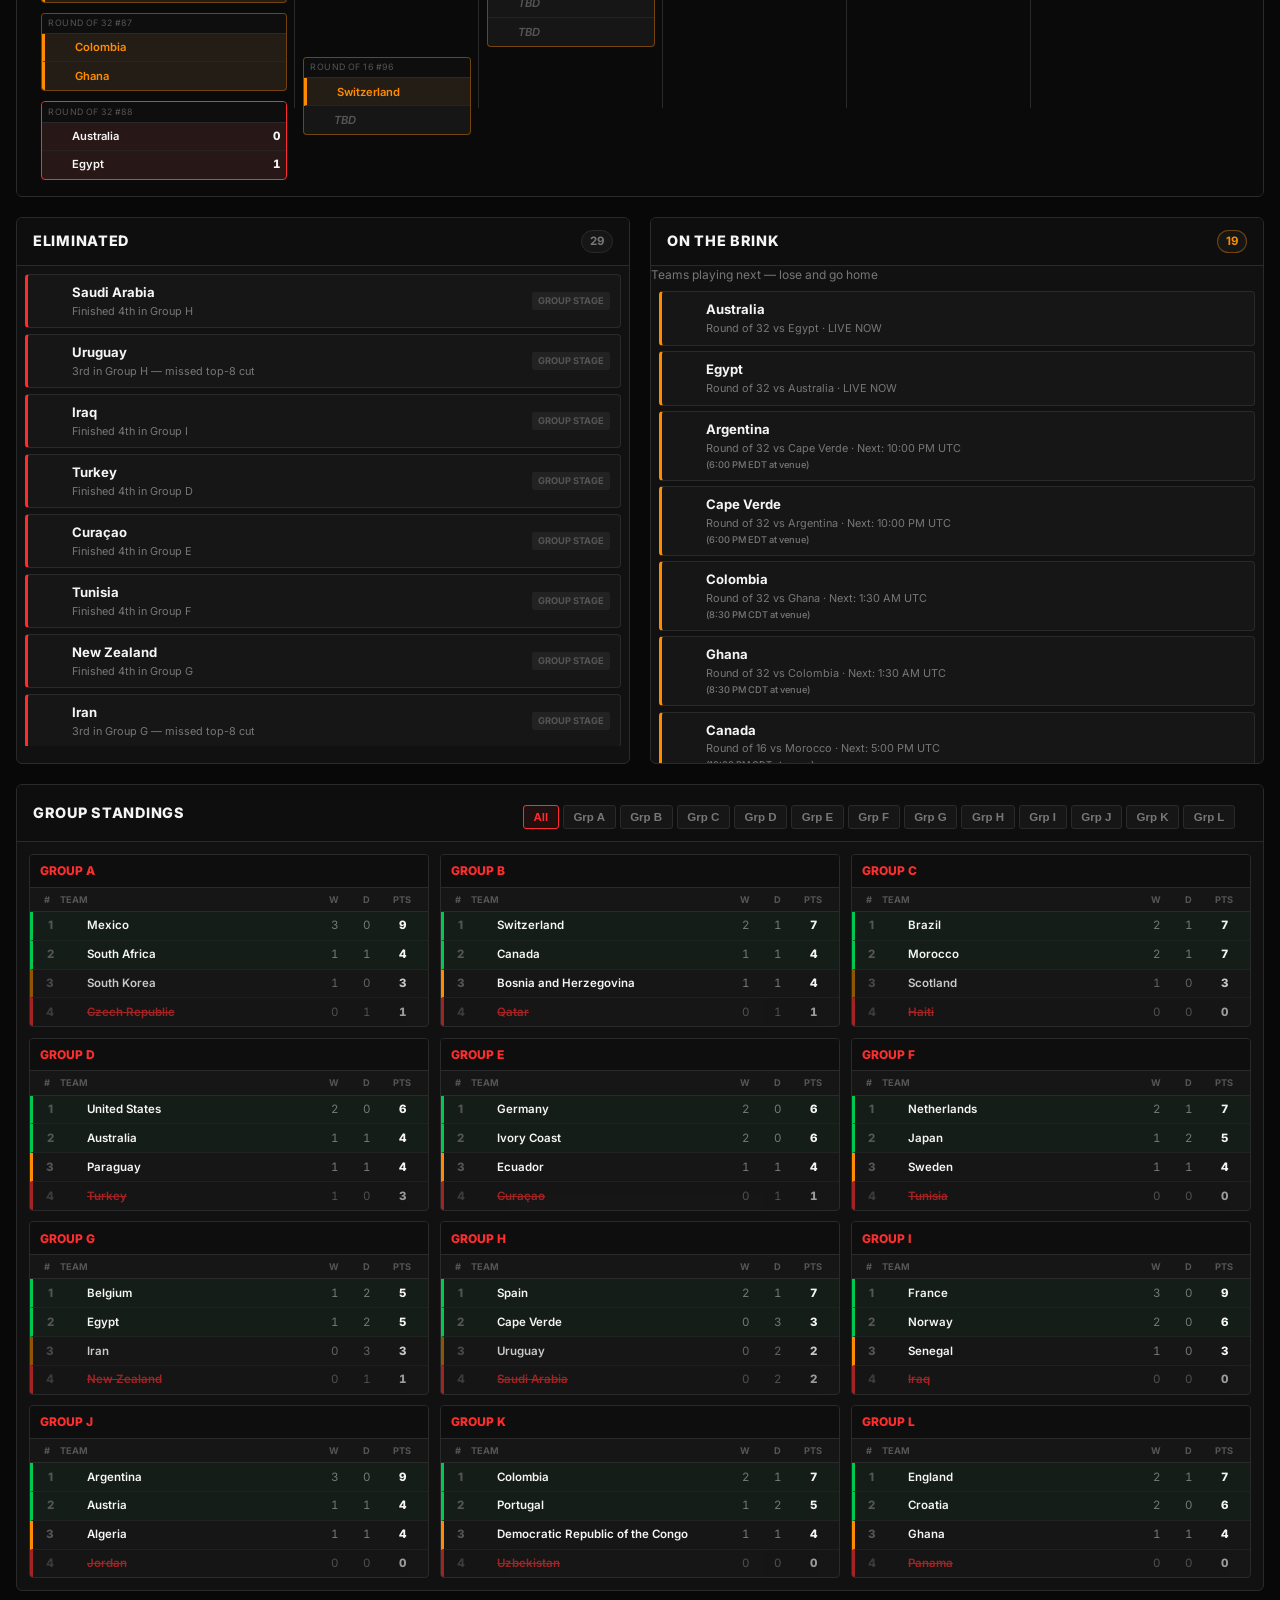
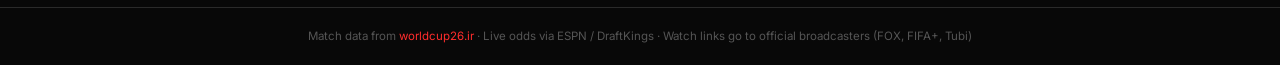
==== commit 26cf9451: "Remove sync status label from topbar" ====
--- a/docs/index.html
+++ b/docs/index.html
@@ -29,7 +29,6 @@
           <span id="live-count-label">0 LIVE</span>
         </span>
         <span class="top-clock" id="live-clock">--:--:--</span>
-        <span class="sync-tag" id="sync-status">Syncing</span>
         <button class="icon-btn" id="refresh-btn" title="Refresh" aria-label="Refresh">
           <svg width="16" height="16" viewBox="0 0 24 24" fill="none" stroke="currentColor" stroke-width="2.5"><path d="M21 2v6h-6"/><path d="M3 12a9 9 0 0 1 15-6.7L21 8"/><path d="M3 22v-6h6"/><path d="M21 12a9 9 0 0 1-15 6.7L3 16"/></svg>
         </button>
--- a/docs/styles.css
+++ b/docs/styles.css
@@ -154,9 +154,7 @@
   color: var(--muted);
 }
 
-.sync-tag { font-size: 0.68rem; color: var(--dim); }
-.sync-tag.fresh { color: var(--green); }
-.sync-tag.error { color: var(--red); }
+
 
 .icon-btn {
   background: var(--card);
@@ -1136,6 +1134,6 @@
 @media (max-width: 800px) {
   .split-row { grid-template-columns: 1fr; }
   .topnav { display: none; }
-  .top-clock, .sync-tag { display: none; }
+  .top-clock { display: none; }
   .card-grid { grid-template-columns: 1fr; }
 }
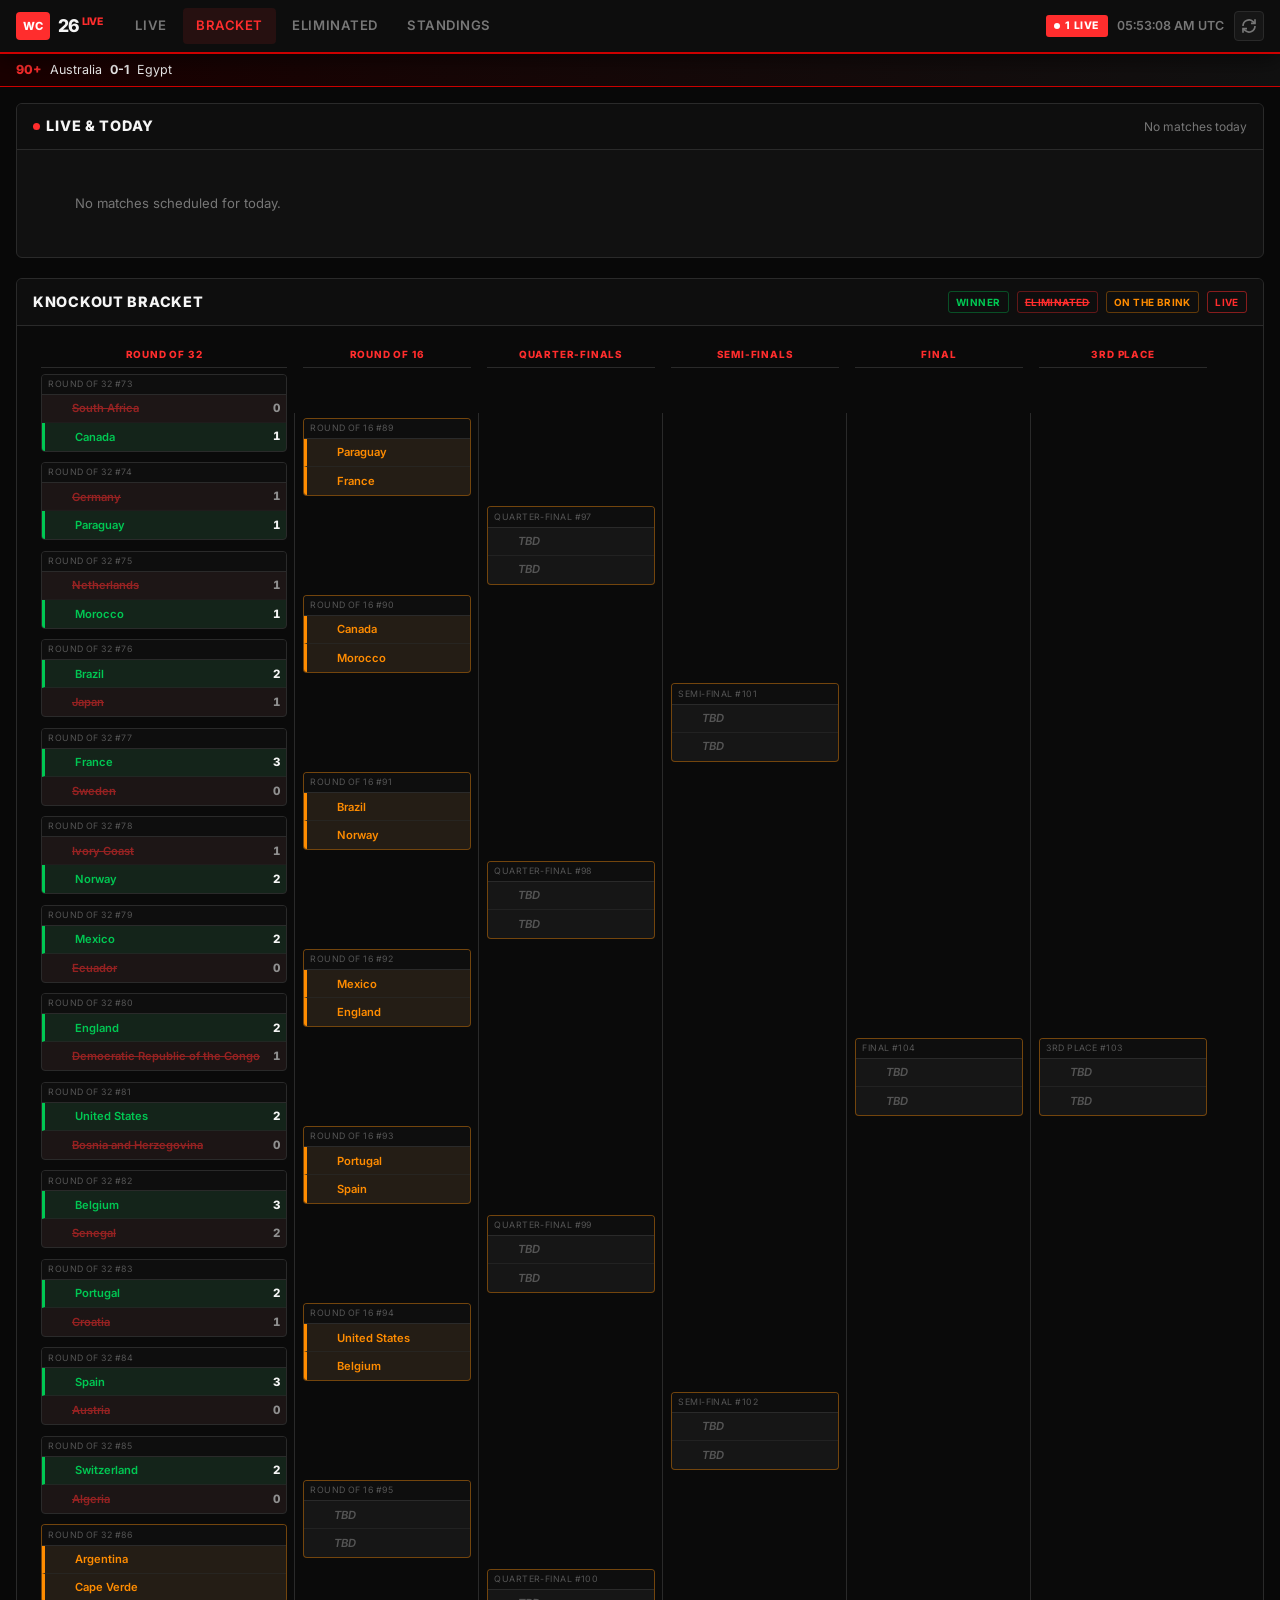
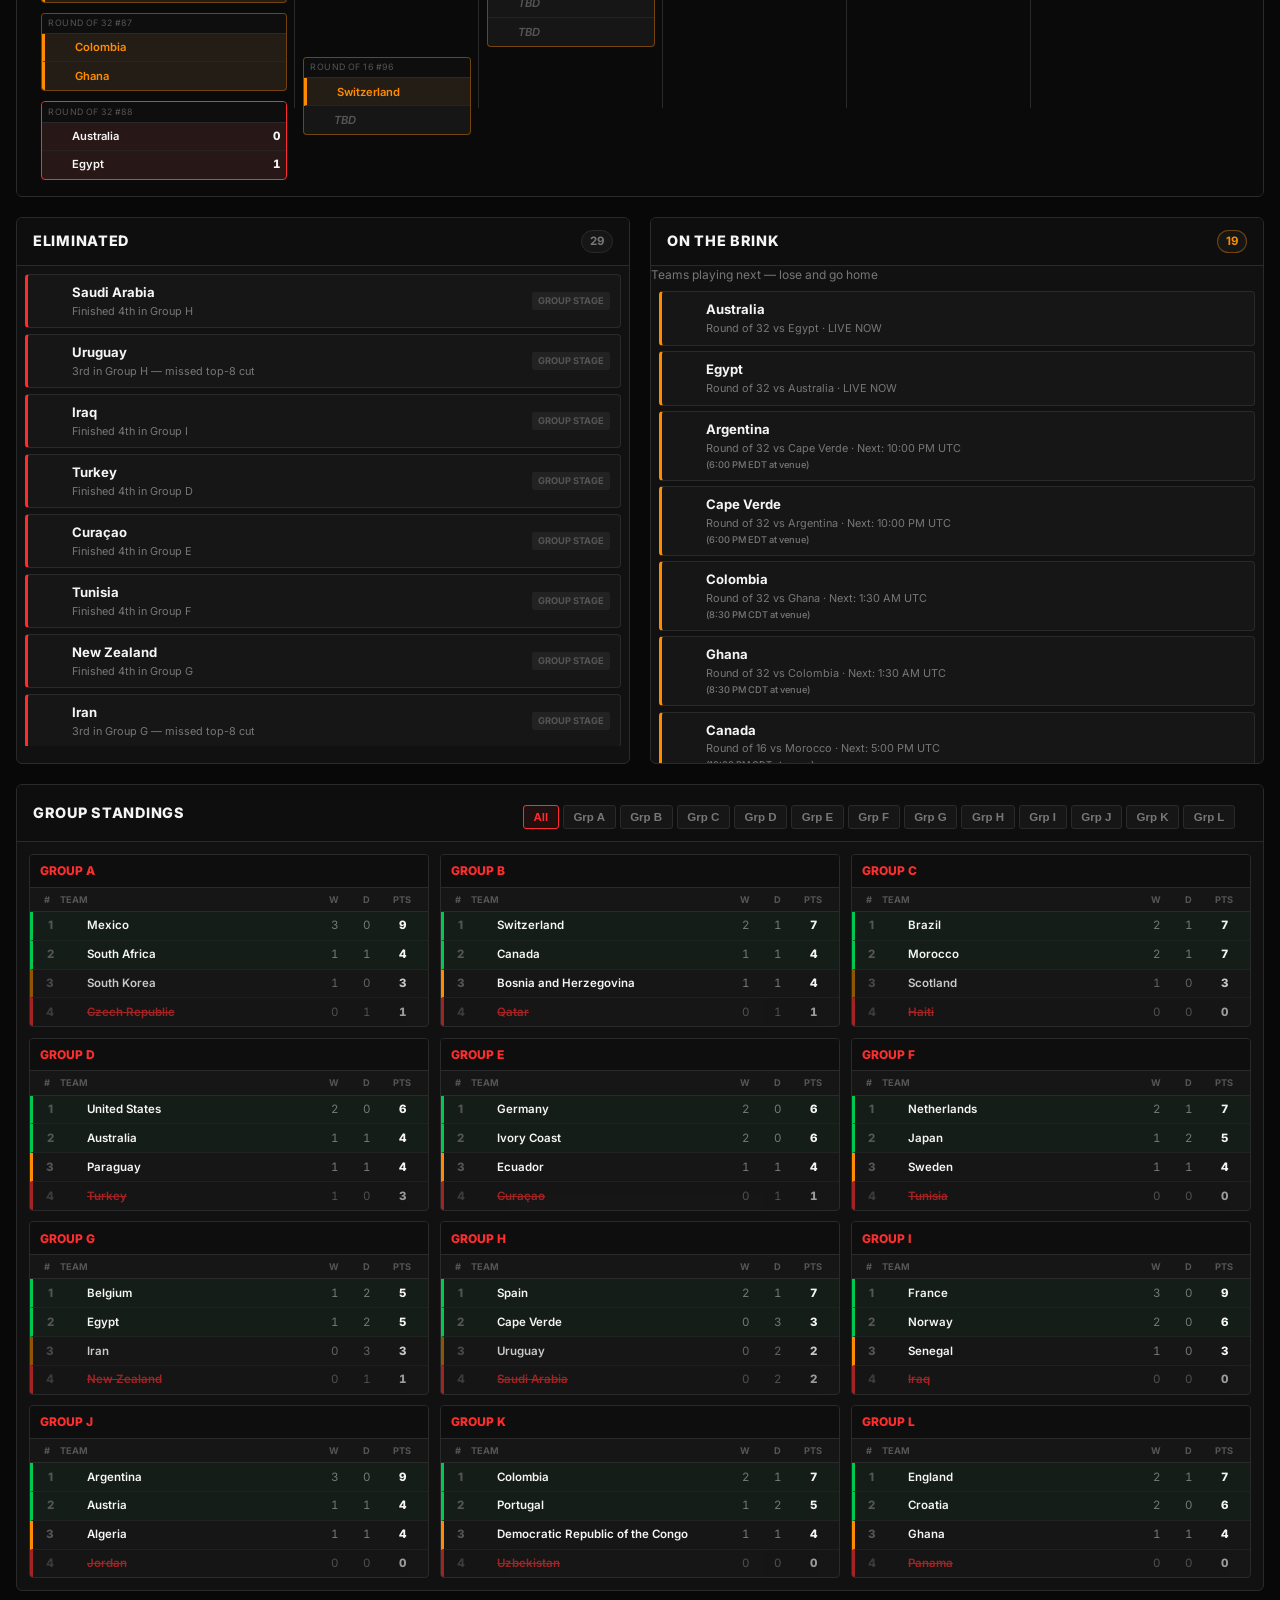
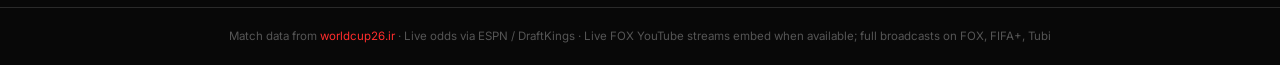
==== commit 8e6cf6aa: "Embed official FOX YouTube live streams when match is available" ====
--- a/docs/index.html
+++ b/docs/index.html
@@ -99,7 +99,7 @@
   </main>
 
   <footer class="foot">
-    <p>Match data from <a href="https://worldcup26.ir" target="_blank" rel="noopener">worldcup26.ir</a> · Live odds via ESPN / DraftKings · Watch links go to official broadcasters (FOX, FIFA+, Tubi)</p>
+    <p>Match data from <a href="https://worldcup26.ir" target="_blank" rel="noopener">worldcup26.ir</a> · Live odds via ESPN / DraftKings · Live FOX YouTube streams embed when available; full broadcasts on FOX, FIFA+, Tubi</p>
   </footer>
 
   <script src="app.js"></script>
--- a/docs/styles.css
+++ b/docs/styles.css
@@ -471,6 +471,25 @@
   text-align: right;
 }
 
+.watch-player {
+  position: relative;
+  width: 100%;
+  margin-bottom: 0.4rem;
+  border-radius: 4px;
+  overflow: hidden;
+  background: #000;
+  border: 1px solid var(--border2);
+  aspect-ratio: 16 / 9;
+}
+
+.watch-player iframe {
+  position: absolute;
+  inset: 0;
+  width: 100%;
+  height: 100%;
+  border: 0;
+}
+
 .watch-btns {
   display: flex;
   flex-wrap: wrap;
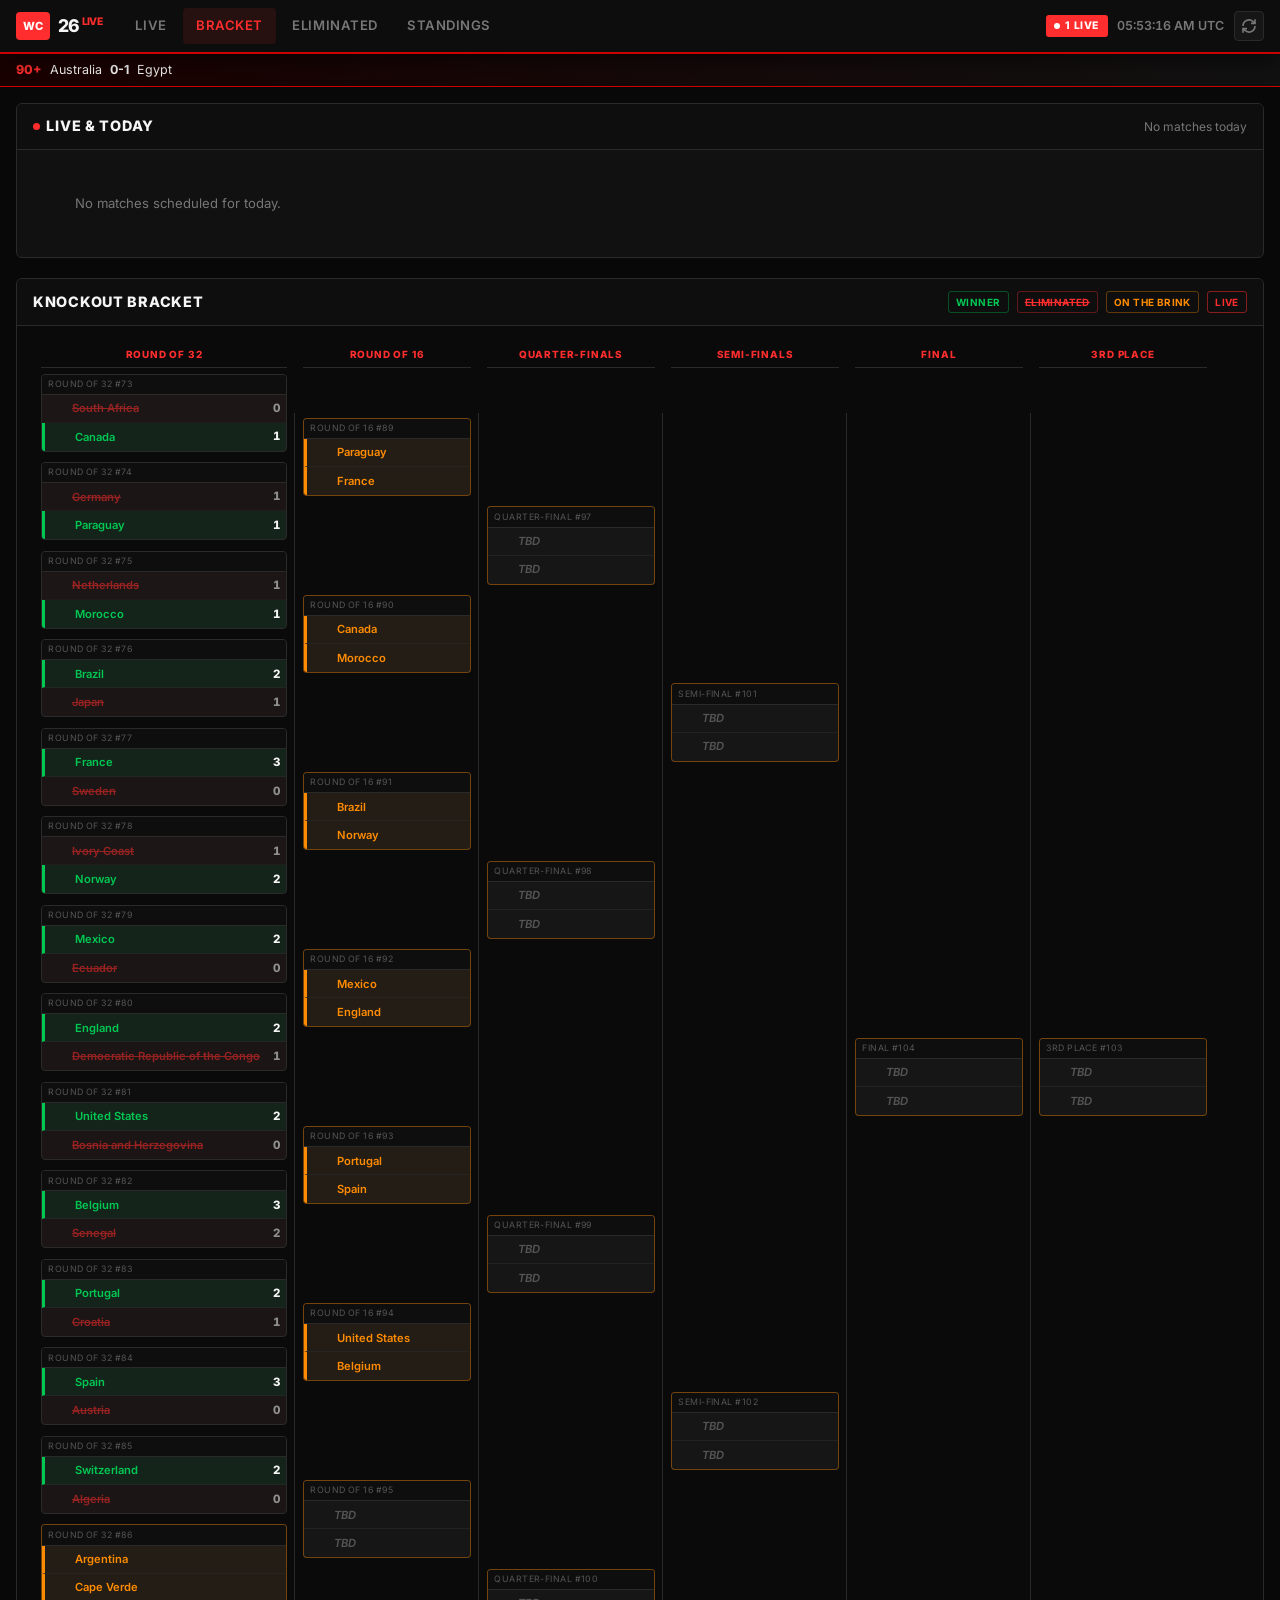
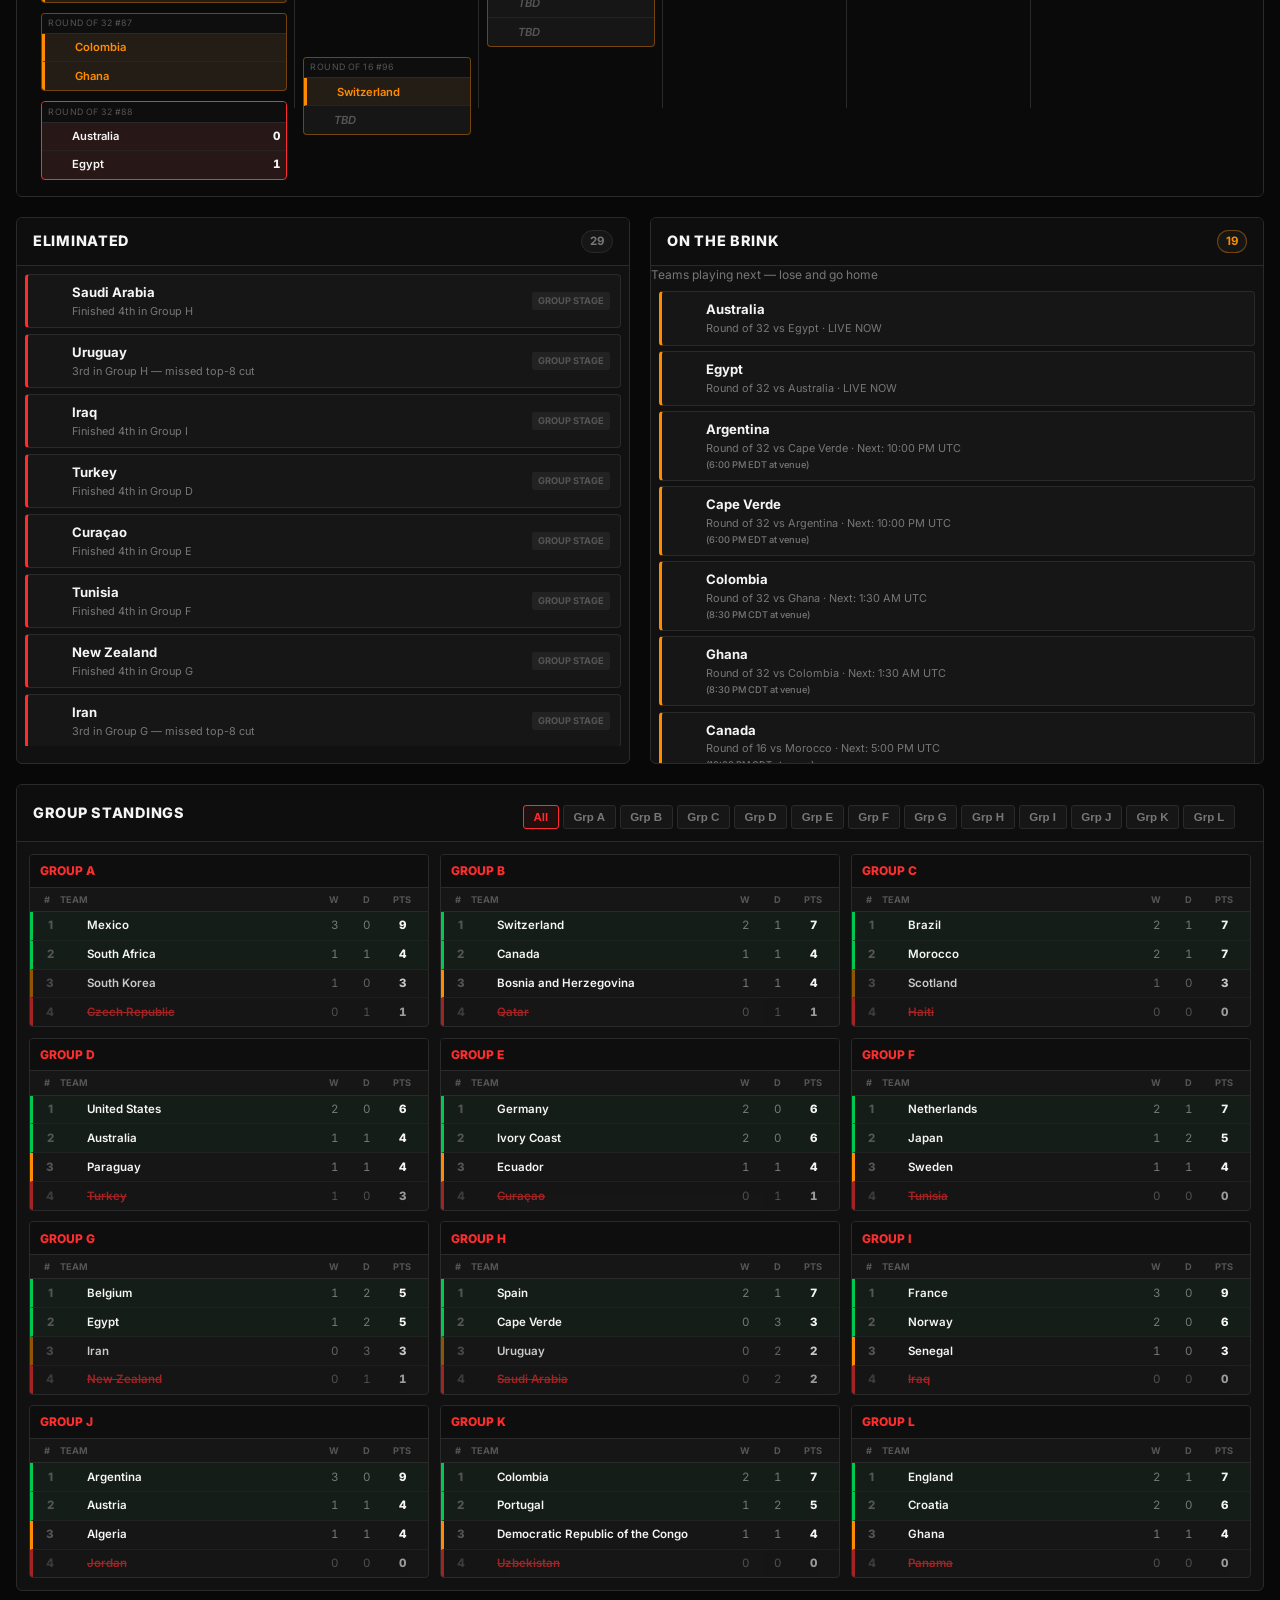
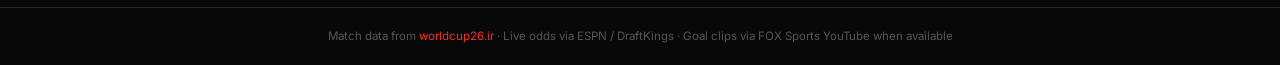
==== commit c2865ff4: "Add per-goal highlight clips from FOX Sports YouTube" ====
--- a/docs/index.html
+++ b/docs/index.html
@@ -99,7 +99,7 @@
   </main>
 
   <footer class="foot">
-    <p>Match data from <a href="https://worldcup26.ir" target="_blank" rel="noopener">worldcup26.ir</a> · Live odds via ESPN / DraftKings · Live FOX YouTube streams embed when available; full broadcasts on FOX, FIFA+, Tubi</p>
+    <p>Match data from <a href="https://worldcup26.ir" target="_blank" rel="noopener">worldcup26.ir</a> · Live odds via ESPN / DraftKings · Goal clips via FOX Sports YouTube when available</p>
   </footer>
 
   <script src="app.js"></script>
--- a/docs/styles.css
+++ b/docs/styles.css
@@ -631,9 +631,9 @@
 
 .goal-event {
   display: grid;
-  grid-template-columns: 2rem 1fr auto;
+  grid-template-columns: 2rem 1fr auto auto;
   gap: 0.45rem;
-  align-items: start;
+  align-items: center;
   padding: 0.35rem 0;
   border-bottom: 1px solid rgba(255, 255, 255, 0.04);
 }
@@ -692,6 +692,86 @@
 .ge-badge.penalty { color: var(--orange); border-color: rgba(255, 140, 0, 0.35); }
 .ge-badge.header { color: #7eb8ff; border-color: rgba(126, 184, 255, 0.3); }
 .ge-badge.own_goal { color: var(--dim); }
+
+.ge-clip {
+  flex-shrink: 0;
+  align-self: center;
+}
+
+.ge-clip-btn {
+  position: relative;
+  display: block;
+  width: 72px;
+  height: 40px;
+  padding: 0;
+  border: 1px solid var(--border2);
+  border-radius: 3px;
+  overflow: hidden;
+  background: #000;
+  cursor: pointer;
+}
+
+.ge-clip-btn:hover { border-color: var(--red); }
+
+.ge-clip-thumb {
+  width: 100%;
+  height: 100%;
+  object-fit: cover;
+  display: block;
+}
+
+.ge-clip-play {
+  position: absolute;
+  inset: 0;
+  display: flex;
+  align-items: center;
+  justify-content: center;
+  font-size: 0.65rem;
+  color: #fff;
+  background: rgba(0, 0, 0, 0.45);
+}
+
+.ge-clip-player {
+  width: 100%;
+  margin-top: 0.35rem;
+  aspect-ratio: 16 / 9;
+  border-radius: 3px;
+  overflow: hidden;
+  border: 1px solid var(--border2);
+  background: #000;
+}
+
+.ge-clip-player iframe {
+  width: 100%;
+  height: 100%;
+  border: 0;
+}
+
+.goal-event:has(.ge-clip-player) {
+  flex-wrap: wrap;
+}
+
+.goal-event:has(.ge-clip-player) .ge-clip {
+  width: 100%;
+  order: 4;
+}
+
+.ge-clip-link {
+  flex-shrink: 0;
+  align-self: center;
+  font-size: 0.55rem;
+  font-weight: 700;
+  padding: 0.2rem 0.4rem;
+  border: 1px solid var(--border2);
+  border-radius: 3px;
+  color: #9ecfff;
+  text-decoration: none;
+}
+
+.ge-clip-link:hover {
+  border-color: rgba(126, 184, 255, 0.5);
+  text-decoration: none;
+}
 
 .goal-event.home .ge-scorer { color: #ffb4b4; }
 .goal-event.away .ge-scorer { color: #ffd49a; }
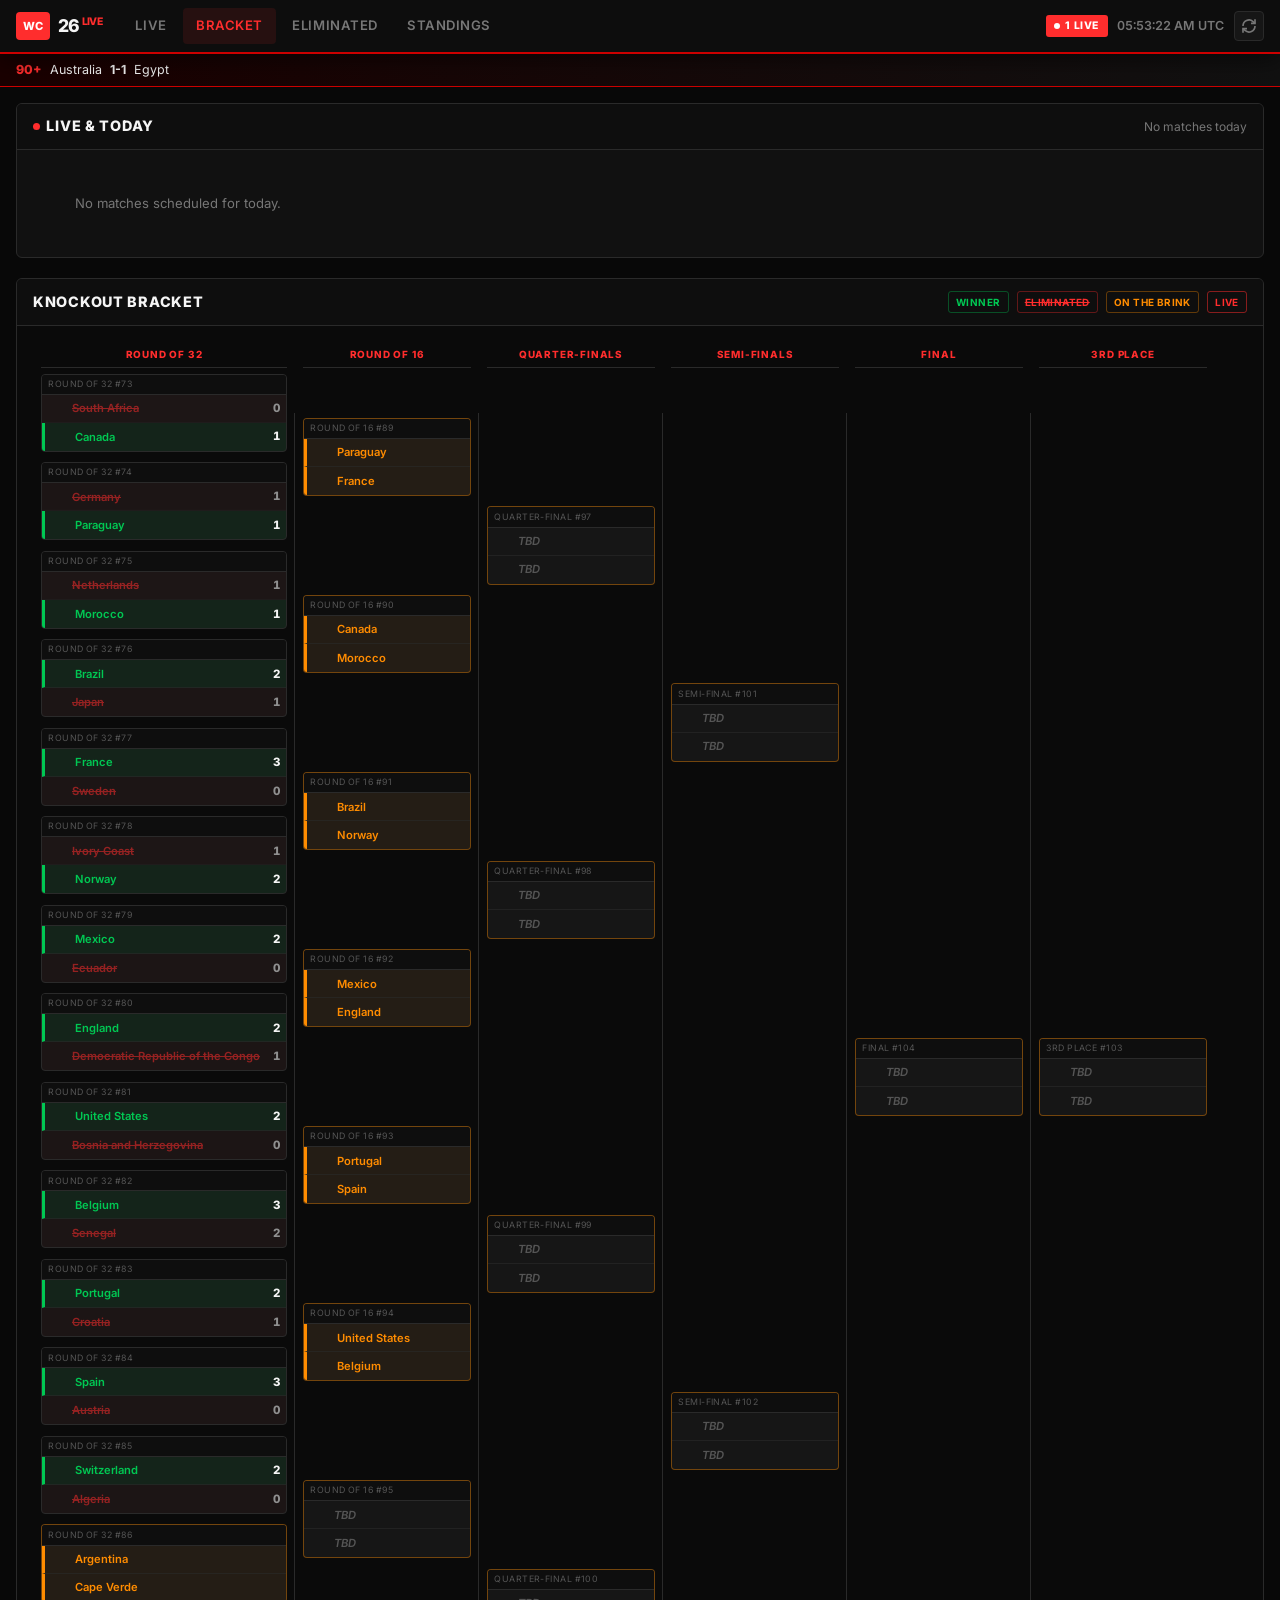
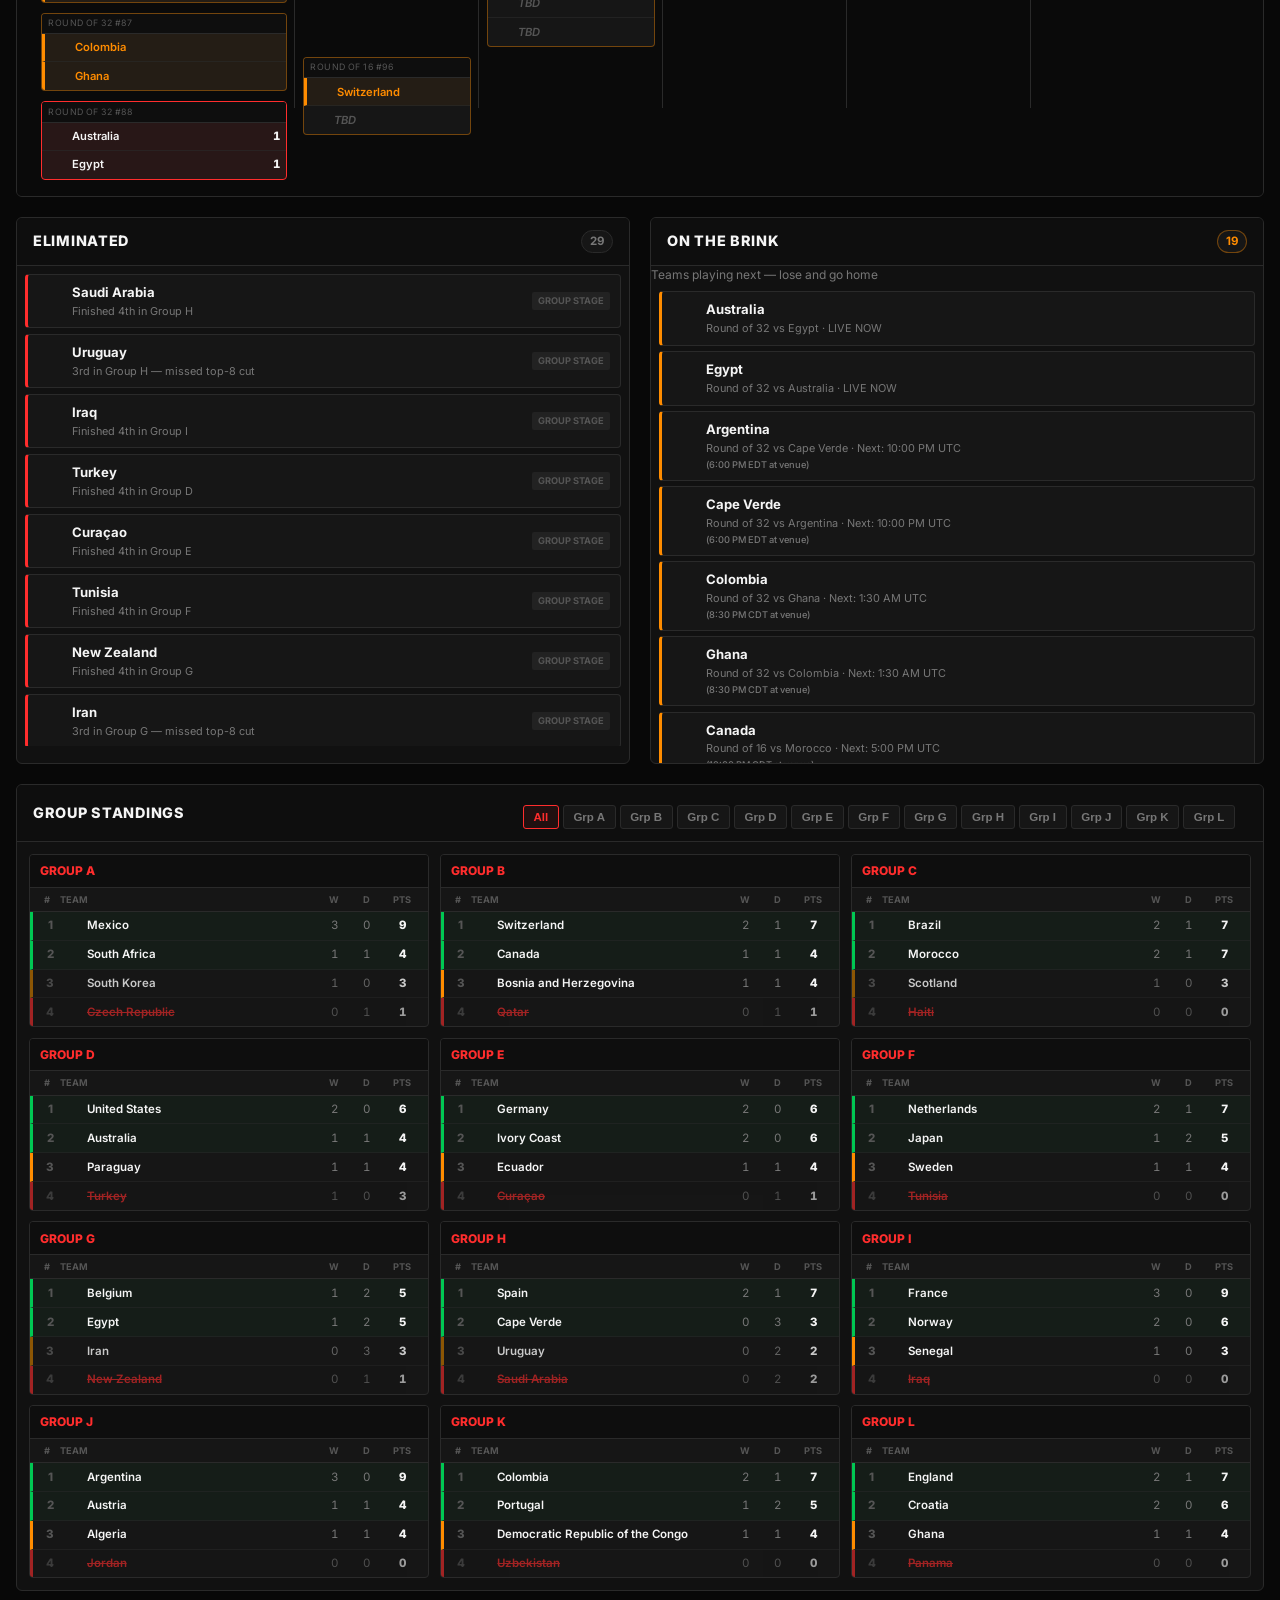
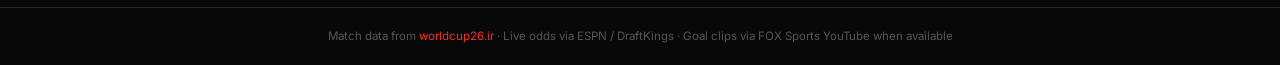
==== commit 4fe8cd01: "Fix YouTube error 153: proper referrer and origin on embeds" ====
--- a/docs/index.html
+++ b/docs/index.html
@@ -3,6 +3,7 @@
 <head>
   <meta charset="UTF-8">
   <meta name="viewport" content="width=device-width, initial-scale=1.0">
+  <meta name="referrer" content="strict-origin-when-cross-origin">
   <meta name="description" content="FIFA World Cup 2026 live scores, bracket, and elimination tracker.">
   <title>WC26 Live | World Cup 2026</title>
   <link rel="preconnect" href="https://fonts.googleapis.com">
--- a/docs/styles.css
+++ b/docs/styles.css
@@ -280,6 +280,7 @@
 }
 
 .se-card {
+  position: relative;
   background: var(--card);
   border: 1px solid var(--border);
   border-radius: 5px;
@@ -598,6 +599,8 @@
 .goal-events {
   border-top: 1px solid var(--border);
   padding: 0.5rem 0.65rem 0.35rem;
+  min-width: 0;
+  overflow: hidden;
 }
 
 .goal-event.goal-event-new {
@@ -631,11 +634,12 @@
 
 .goal-event {
   display: grid;
-  grid-template-columns: 2rem 1fr auto auto;
-  gap: 0.45rem;
+  grid-template-columns: 2rem minmax(0, 1fr) auto;
+  gap: 0.35rem 0.5rem;
   align-items: center;
   padding: 0.35rem 0;
   border-bottom: 1px solid rgba(255, 255, 255, 0.04);
+  min-width: 0;
 }
 
 .goal-event:last-child { border-bottom: none; }
@@ -675,6 +679,13 @@
 .ge-assist {
   font-size: 0.6rem;
   color: var(--dim);
+}
+
+.ge-meta {
+  display: flex;
+  align-items: center;
+  gap: 0.35rem;
+  flex-shrink: 0;
 }
 
 .ge-badge {
@@ -686,7 +697,7 @@
   background: var(--card2);
   border: 1px solid var(--border);
   color: var(--muted);
-  margin-top: 0.1rem;
+  flex-shrink: 0;
 }
 
 .ge-badge.penalty { color: var(--orange); border-color: rgba(255, 140, 0, 0.35); }
@@ -695,14 +706,13 @@
 
 .ge-clip {
   flex-shrink: 0;
-  align-self: center;
 }
 
 .ge-clip-btn {
   position: relative;
   display: block;
-  width: 72px;
-  height: 40px;
+  width: 64px;
+  height: 36px;
   padding: 0;
   border: 1px solid var(--border2);
   border-radius: 3px;
@@ -731,34 +741,88 @@
   background: rgba(0, 0, 0, 0.45);
 }
 
-.ge-clip-player {
-  width: 100%;
-  margin-top: 0.35rem;
+/* Chrome-style floating goal highlight popout */
+.goal-pip {
+  position: fixed;
+  right: 1rem;
+  bottom: 1rem;
+  z-index: 9999;
+  width: min(360px, calc(100vw - 2rem));
+  background: #141414;
+  border: 1px solid #2e2e2e;
+  border-radius: 10px;
+  overflow: hidden;
+  box-shadow: 0 12px 40px rgba(0, 0, 0, 0.65), 0 0 0 1px rgba(255, 255, 255, 0.04);
+}
+
+.goal-pip[hidden] {
+  display: none !important;
+}
+
+.goal-pip-head {
+  display: grid;
+  grid-template-columns: auto 1fr auto;
+  align-items: center;
+  gap: 0.35rem;
+  padding: 0.35rem 0.45rem;
+  background: #1c1c1c;
+  border-bottom: 1px solid #2a2a2a;
+  cursor: grab;
+  user-select: none;
+}
+
+.goal-pip-head.is-dragging {
+  cursor: grabbing;
+}
+
+.goal-pip-grip {
+  font-size: 0.7rem;
+  color: #666;
+  line-height: 1;
+}
+
+.goal-pip-title {
+  font-size: 0.62rem;
+  font-weight: 700;
+  color: #eee;
+  white-space: nowrap;
+  overflow: hidden;
+  text-overflow: ellipsis;
+}
+
+.goal-pip-close {
+  flex-shrink: 0;
+  background: transparent;
+  border: none;
+  border-radius: 4px;
+  color: #888;
+  cursor: pointer;
+  font-size: 0.85rem;
+  line-height: 1;
+  width: 1.4rem;
+  height: 1.4rem;
+  padding: 0;
+}
+
+.goal-pip-close:hover {
+  color: #fff;
+  background: rgba(255, 45, 45, 0.2);
+}
+
+.goal-pip-body {
   aspect-ratio: 16 / 9;
-  border-radius: 3px;
-  overflow: hidden;
-  border: 1px solid var(--border2);
   background: #000;
 }
 
-.ge-clip-player iframe {
+.goal-pip-body iframe {
+  display: block;
   width: 100%;
   height: 100%;
   border: 0;
 }
 
-.goal-event:has(.ge-clip-player) {
-  flex-wrap: wrap;
-}
-
-.goal-event:has(.ge-clip-player) .ge-clip {
-  width: 100%;
-  order: 4;
-}
-
 .ge-clip-link {
   flex-shrink: 0;
-  align-self: center;
   font-size: 0.55rem;
   font-weight: 700;
   padding: 0.2rem 0.4rem;
